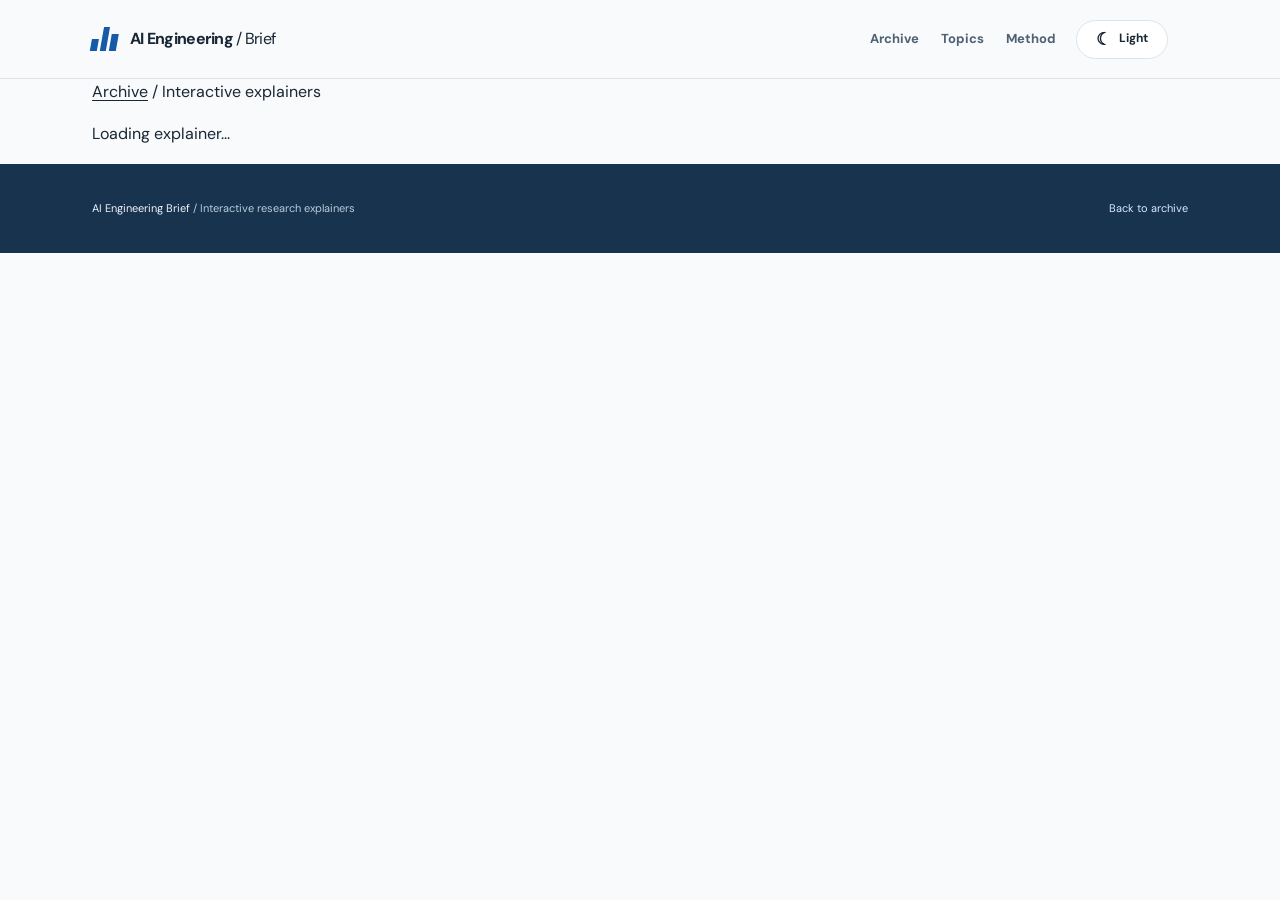
==== paper.html @ a7fd442a "Add standalone interactive paper reader with theme support" ====
<!doctype html>
<html lang="en">
<head>
 <meta charset="utf-8"><meta name="viewport" content="width=device-width, initial-scale=1">
 <meta name="theme-color" content="#f8fafc">
 <meta name="description" content="Interactive, source-linked technical research explainers.">
 <title>Interactive paper | AI Engineering Brief</title>
 <script src="assets/theme.js"></script>
 <link rel="stylesheet" href="assets/styles.css">
 <link rel="stylesheet" href="assets/reading.css">
 <link rel="stylesheet" href="assets/paper.css">
 <script type="module" src="assets/paper.js"></script>
</head>
<body data-page="paper">
 <a class="skip" href="#main">Skip to content</a>
 <header class="site-header">
  <div class="shell header-grid">
   <a class="wordmark" href="./" aria-label="AI Engineering Brief home"><span class="mark" aria-hidden="true"><i></i><i></i><i></i></span><span>AI Engineering<span class="wordmark-light"> / Brief</span></span></a>
   <nav class="header-links" aria-label="Primary"><a href="./">Archive</a><a href="./#topics">Topics</a><a href="./#method">Method</a></nav>
   <button type="button" class="theme-toggle" aria-label="Switch to dark mode" aria-pressed="false"><span class="theme-icon" aria-hidden="true"></span><span class="theme-label">Light</span></button>
  </div>
 </header>
 <main id="main" class="paper-shell shell">
  <div class="paper-breadcrumb"><a href="./">Archive</a><span aria-hidden="true"> / </span><span>Interactive explainers</span></div>
  <article id="paper-root" aria-live="polite"><p>Loading explainer...</p></article>
 </main>
 <footer class="footer"><div class="shell footer-inner"><span>AI Engineering Brief <span class="muted">/ Interactive research explainers</span></span><a href="./">Back to archive</a></div></footer>
</body></html>
---- assets/styles.css ----
@import url('https://fonts.googleapis.com/css2?family=DM+Sans:wght@400;500;600;700&family=Newsreader:opsz,wght@6..72,400;6..72,500;6..72,600&display=swap');
:root{--paper:#f5f5f0;--ink:#19313a;--muted:#617177;--line:#d6ddda;--accent:#116e74;--deep:#123038;--wash:#e8efeb;--serif:'Newsreader',Georgia,serif;--sans:'DM Sans',Arial,sans-serif}
*{box-sizing:border-box}
html{scroll-behavior:smooth}
body{margin:0;background:var(--paper);color:var(--ink);font:14px/1.65 var(--sans)}
a{color:inherit}button,input{font:inherit}button{cursor:pointer}
.shell{max-width:1220px;padding:0 clamp(20px,5vw,62px);margin:auto}
.skip{position:absolute;left:-9999px;top:10px;background:white;padding:10px;z-index:99}.skip:focus{left:10px}
.site-header{border-bottom:1px solid var(--line)}
.header-grid{min-height:78px;display:grid;grid-template-columns:1fr auto 1fr;align-items:center;gap:20px}
.wordmark{display:flex;align-items:center;gap:12px;text-decoration:none;font-size:17px;letter-spacing:-.04em;font-weight:700;white-space:nowrap}.wordmark-light{font-weight:400}
.mark{width:26px;height:25px;display:flex;align-items:end;gap:3px;transform:skew(-10deg)}.mark i{width:7px;background:var(--accent)}.mark i:nth-child(1){height:12px}.mark i:nth-child(2){height:24px}.mark i:nth-child(3){height:17px}
.header-links{display:flex;gap:30px}.header-links a{color:#627176;text-decoration:none;font-size:12px;font-weight:700}.header-links a:hover,.header-links .active{color:var(--accent)}
.header-note{text-align:right;font-size:10px;font-weight:700;letter-spacing:.13em;color:#84918e}
.hero{padding-top:65px}.hero-label,.overline,.hero-stat-label{font-size:11px;letter-spacing:.16em;font-weight:700;color:var(--accent)}
.hero-label{display:flex;align-items:center;gap:11px}.eyebrow-line{width:25px;height:1px;background:var(--accent)}.soft-number{color:#a1aeab}
.hero-grid{display:grid;grid-template-columns:minmax(0,2.8fr) minmax(230px,.9fr);gap:55px;align-items:end;margin-top:24px}
.hero h1{font:500 clamp(46px,6.4vw,80px)/.99 var(--serif);letter-spacing:-.055em;margin:0}.hero h1 em{color:var(--accent);font-weight:400}
.hero-copy{max-width:640px;font-size:14px;line-height:1.9;color:var(--muted);margin:25px 0 0}
.hero-aside{border-left:1px solid var(--line);padding:3px 0 5px 24px;display:flex;flex-direction:column;gap:8px}
.hero-aside strong{font:500 28px/1.2 var(--serif)}.hero-aside span:not(.hero-stat-label){color:var(--muted);font-size:12px}
.text-link,.read-more{font-size:12px;font-weight:700;color:var(--accent);text-decoration:none}.text-link{margin-top:11px}.text-link:hover,.read-more:hover{text-decoration:underline}
.hero-rule{height:1px;background:var(--deep);margin-top:57px}
.archive-layout{display:grid;grid-template-columns:216px minmax(0,1fr);gap:45px;padding:43px 0 102px}
.filter-panel{border-right:1px solid var(--line)}.panel-sticky{position:sticky;top:25px;padding-right:26px}
.filter-panel h2{font:500 28px var(--serif);margin:7px 0 24px}.filter-list{display:flex;flex-direction:column;gap:3px}
.tag-filter{border:0;text-align:left;background:transparent;color:#65767b;font-size:12px;font-weight:600;padding:11px;border-radius:3px}
.tag-filter:hover{background:#eaf0ec}.tag-filter.selected{background:var(--deep);color:white}.filter-tip{font-size:11px;color:#879694;margin-top:30px;line-height:1.7}
.feed-heading{display:flex;justify-content:space-between;align-items:end}.feed-heading h2{font:500 41px/1.1 var(--serif);letter-spacing:-.025em;margin:7px 0 0}
.count{color:var(--muted);font-size:12px}.search-row{display:flex;align-items:center;gap:11px;margin:27px 0 14px}
.search-box{height:49px;flex:1;min-width:0;display:flex;align-items:center;gap:10px;padding:0 14px;background:white;border:1px solid var(--line)}
.search-box:focus-within{outline:1px solid var(--accent);border-color:var(--accent)}.search-box svg{width:17px;height:17px;flex:none;color:#60787a}
.search-box input{flex:1;border:0;min-width:0;outline:0;background:transparent;color:var(--ink);font-size:12px}.search-box input::placeholder{color:#9aa7a5}
.search-box kbd{font:10px var(--sans);border:1px solid var(--line);color:#96a3a0;padding:3px 6px;border-radius:2px}.quiet-btn{border:0;background:none;color:var(--muted);font-size:12px}
.article-card{border-top:1px solid var(--line);padding:27px 0 28px}.article-card:last-child{border-bottom:1px solid var(--line)}
.card-top,.card-bottom,.feed-heading{display:flex;align-items:center;justify-content:space-between;gap:15px}.card-date,.card-category{font-size:10px;letter-spacing:.11em;font-weight:700;color:#738286}.card-category{color:var(--accent)}
.article-card h3{font:500 clamp(26px,3vw,36px)/1.1 var(--serif);letter-spacing:-.025em;margin:12px 0}.article-card h3 a{text-decoration:none}.article-card h3 a:hover{color:var(--accent)}
.article-card p{color:var(--muted);font-size:13px;line-height:1.8;margin:0 0 15px}
.chip-line,.story-tags{display:flex;flex-wrap:wrap;gap:6px}.chip{font-size:10px;border:1px solid #bfd3cd;padding:4px 9px;color:var(--accent)}.evidence-chip{border-color:var(--line);color:var(--muted)}.card-bottom{margin-top:20px}
.empty,.loading{padding:37px 10px;color:var(--muted)}
.topics-section{border-top:1px solid var(--deep);padding:44px 0 70px}.topics-section h2{font:500 40px var(--serif);margin:7px 0 30px}
.topic-grid{display:grid;grid-template-columns:repeat(4,1fr);gap:22px}.topic-grid>div{border-top:1px solid var(--line);padding-top:12px}.topic-grid span{font-size:11px;color:var(--accent)}.topic-grid h3{font-size:13px;margin:22px 0 6px}.topic-grid p{font-size:12px;line-height:1.75;color:var(--muted)}
.method-section{border-top:1px solid var(--line);padding:43px 0 90px;display:grid;grid-template-columns:230px 1fr;gap:25px}.method-section h2{font:500 35px/1.1 var(--serif);margin:0 0 18px}.method-section p{font-size:13px;line-height:1.85;color:var(--muted);max-width:720px}.method-foot{font-size:11px!important;color:#819391!important}
.footer{background:var(--deep);color:white}.footer-inner{min-height:89px;display:flex;justify-content:space-between;align-items:center;gap:18px;font-size:11px}.footer a{text-decoration:none}.muted{color:#a3b5b2}
.article-main{padding-bottom:80px}.back-row{padding:24px 0;border-bottom:1px solid var(--line);display:flex;justify-content:space-between;gap:12px;font-size:11px;color:var(--muted);letter-spacing:.07em}.back-row a{color:var(--accent);text-decoration:none;font-weight:700}
.issue-header{max-width:800px;padding:60px 0 47px}.issue-header h1{font:500 clamp(44px,6vw,75px)/1.04 var(--serif);letter-spacing:-.045em;margin:16px 0}.issue-header>p{max-width:720px;font-size:16px;line-height:1.8;color:var(--muted)}
.issue-meta{font-size:11px;color:var(--muted);margin-top:24px}.issue-rule{height:1px;background:var(--ink)}
.issue-layout{display:grid;grid-template-columns:minmax(0,1fr) 220px;gap:55px;margin-top:45px}
.story{margin-bottom:65px;scroll-margin-top:26px}.story-kicker{font-size:11px;font-weight:700;color:var(--accent);letter-spacing:.12em}
.story h2{font:500 clamp(32px,4vw,48px)/1.06 var(--serif);letter-spacing:-.026em;margin:15px 0}
.story-dek{font-size:16px;line-height:1.75;color:var(--muted);margin:0 0 23px}.story-tags{margin:15px 0 23px}
.key-takeaway{border-left:3px solid var(--accent);padding:19px 22px;background:var(--wash);font-size:14px;line-height:1.7}.key-takeaway span{display:block;font-size:10px;letter-spacing:.13em;font-weight:700;color:var(--accent);margin-bottom:7px}
.story-section{margin-top:27px;padding-top:20px;border-top:1px solid var(--line)}.story-section h3{font:500 28px var(--serif);margin:0 0 11px}
.story-section p{font-size:14px;line-height:1.85;color:#4c5f64}.source-box{background:#e9efeb;margin-top:26px;padding:18px 20px}
.source-box .overline{margin-bottom:9px}.source-box a{display:block;color:var(--accent);font-size:13px;overflow-wrap:anywhere}.source-box small{display:block;color:var(--muted);font-size:11px;margin:5px 0 14px}
.issue-side{border-left:1px solid var(--line);padding-left:22px}.issue-side .sticky{position:sticky;top:30px}.issue-side h2{font:500 25px var(--serif);margin:9px 0 20px}
.issue-side a{display:block;font-size:12px;text-decoration:none;color:var(--muted);line-height:1.65;margin-bottom:15px}.issue-side a:hover{color:var(--accent)}
.previous-editions{border-top:1px solid var(--deep);padding-top:30px;display:flex;justify-content:space-between;gap:18px}.previous-editions a{font-size:13px;font-weight:700;color:var(--accent);text-decoration:none}
.visual{border:1px solid var(--line);background:white;padding:18px;margin:28px 0}.visual-head{display:flex;align-items:center;justify-content:space-between;gap:10px}.visual-head strong{font-size:14px}.visual-head span{font-size:11px;color:var(--muted)}
.viz-tools{display:flex;gap:6px;flex-wrap:wrap;margin:17px 0}.viz-tools button{border:1px solid var(--line);padding:8px 11px;background:#fff;color:var(--muted);font-size:11px;font-weight:700}
.viz-tools button[aria-pressed=true]{background:var(--deep);color:#fff;border-color:var(--deep)}.viz-target{min-height:180px}
.viz-target svg{width:100%;max-width:100%}.viz-note,.chart-tooltip{font-size:11px!important;color:#738582!important;line-height:1.6!important}
.eval-stepper{display:grid;grid-template-columns:repeat(5,1fr);gap:4px;margin:20px 0}.eval-stepper button{border:0;padding:11px 3px;font-size:10px;font-weight:700;background:#eaf0ed;color:#587376}.eval-stepper button[aria-pressed=true]{background:var(--accent);color:#fff}
.eval-panel{background:#edf2ee;padding:16px 18px;min-height:100px}.eval-panel strong{font-size:13px}.eval-panel p{font-size:12px!important;line-height:1.65!important;margin:7px 0 0}
.fallback-bar{margin:12px 0}.fallback-bar span{font-size:11px}.fallback-track{height:15px;background:#e8eeeb;margin-top:5px}.fallback-fill{height:100%;background:var(--accent)}
@media(max-width:860px){.header-grid{grid-template-columns:1fr auto}.header-note{display:none}.hero-grid{grid-template-columns:1fr;gap:30px}.archive-layout{grid-template-columns:1fr;gap:20px}.filter-panel{border:0}.panel-sticky{position:static;padding:0}.filter-panel h2,.filter-tip{display:none}.filter-list{display:flex;flex-direction:row;overflow:auto;gap:7px;padding-bottom:6px}.tag-filter{white-space:nowrap;border:1px solid var(--line)}.issue-layout{grid-template-columns:1fr;gap:20px}.issue-side{border-left:0;border-top:1px solid var(--line);padding:20px 0}.issue-side .sticky{position:static}.issue-side a{display:inline-block;margin-right:20px}.method-section{grid-template-columns:1fr}.topic-grid{grid-template-columns:repeat(2,1fr)}}
@media(max-width:560px){.header-grid{min-height:68px}.header-links{gap:13px}.header-links a{font-size:10px}.wordmark{font-size:13px;gap:8px}.mark{width:20px}.mark i{width:5px}.hero{padding-top:41px}.hero h1{font-size:48px}.hero-rule{margin-top:42px}.hero-copy{font-size:13px}.feed-heading h2{font-size:34px}.search-box kbd{display:none}.article-card h3{font-size:30px}.archive-layout{padding-bottom:60px}.topic-grid{gap:12px}.footer-inner{flex-direction:column;align-items:start;justify-content:center}.issue-header{padding:42px 0 34px}.visual{padding:12px}.eval-stepper button{font-size:9px}.story h2{font-size:35px}}
---- assets/reading.css ----
/* Mobile-first reading layer. Complements styles.css without a build step. */
:root {
  color-scheme: light;
  --paper:#f8fafc; --ink:#192634; --muted:#4f6173; --line:#dce4eb;
  --accent:#175ba8; --dark:#17334d; --wash:#eaf2fc; --white:#ffffff;
  --surface:#ffffff; --surface-alt:#f0f5f9; --soft-text:#657588;
  --chart:#2563a6; --focus:#237be3;
  --serif:'DM Sans',system-ui,-apple-system,BlinkMacSystemFont,'Segoe UI',sans-serif;
}
:root[data-theme="dark"] {
  color-scheme: dark;
  --paper:#0e1722; --ink:#edf3fa; --muted:#bbc9d8; --line:#304153;
  --accent:#93c4ff; --dark:#243c53; --wash:#182d42; --white:#172332;
  --surface:#172332; --surface-alt:#1c2c3d; --soft-text:#acbdcf;
  --chart:#85b9f4; --focus:#a5d2ff;
}
html { scroll-padding-top:90px; }
body { background:var(--paper);color:var(--ink);font-size:16px;line-height:1.65;-webkit-font-smoothing:antialiased; }
a { text-underline-offset:.2em; }
button,input { color:inherit; }
:focus-visible {outline:3px solid var(--focus);outline-offset:3px;}
::selection {background:var(--wash);color:var(--ink);}
.site-header {position:sticky;top:0;z-index:30;background:var(--paper);background:color-mix(in srgb,var(--paper) 95%,transparent);backdrop-filter:blur(14px);-webkit-backdrop-filter:blur(14px);}
.header-grid {grid-template-columns:minmax(0,1fr) auto auto auto;gap:20px;height:76px;}
.header-links {gap:22px;}
.header-links a {font-size:13px;color:var(--muted);}
.header-note {color:var(--soft-text);}
.wordmark {font-size:16px;letter-spacing:-.045em;}
.theme-toggle {border:1px solid var(--line);background:var(--surface);color:var(--ink);padding:0 13px;min-width:92px;height:39px;border-radius:999px;display:inline-flex;align-items:center;justify-content:center;gap:8px;font-size:12px;font-weight:700;white-space:nowrap;}
.theme-toggle:hover {border-color:var(--accent);background:var(--surface-alt);}
.theme-icon {font-size:17px;line-height:1;}
.theme-icon::before {content:"☾";}
[data-theme="dark"] .theme-icon::before {content:"☀";}
.hero {padding-top:54px;}
.hero h1 {font:700 clamp(40px,5.2vw,68px)/1.08 var(--sans);letter-spacing:-.055em;max-width:900px;text-wrap:balance;}
.hero h1 em {font-style:normal;font-weight:600;}
.hero-copy {font-size:16px;line-height:1.75;max-width:680px;}
.hero-aside strong {font:600 23px/1.25 var(--sans);}
.hero-aside>span:not(.hero-stat-label) {font-size:13px;}
.overline,.hero-label,.hero-stat-label,.card-date,.card-category,.story-kicker {letter-spacing:.085em;}
.feed-heading h2,.topics-section h2,.method-section h2 {font:700 clamp(27px,3vw,35px)/1.2 var(--sans);letter-spacing:-.038em;}
.search-box {background:var(--surface);border-color:var(--line);border-radius:11px;height:54px;}
.search-box input {font-size:15px;color:var(--ink);}
.search-box input::placeholder {color:var(--soft-text);}
.search-box svg,.search-box kbd,.count {color:var(--muted);}
.tag-filter {font-size:13px;padding:12px 13px;min-height:43px;border-radius:8px;}
.tag-filter:hover {background:var(--surface-alt);}
.tag-filter.selected {background:var(--accent);color:var(--paper);}
.article-card {padding:31px 0 32px;}
.article-card h3 {font:650 clamp(23px,2.9vw,32px)/1.22 var(--sans);letter-spacing:-.03em;margin:13px 0;}
.article-card p {font-size:15px;line-height:1.75;color:var(--muted);}
.card-date {font-size:11px;color:var(--soft-text);}
.card-category {font-size:11px;}
.chip {border-color:var(--line);color:var(--accent);font-size:11px;font-weight:600;padding:6px 10px;border-radius:6px;text-decoration:none;}
.evidence-chip {color:var(--muted);}
.read-more,.text-link {font-size:13px;}
.filter-panel h2 {font:650 22px/1.3 var(--sans);}
.filter-tip {font-size:12px;color:var(--soft-text);}
.topic-grid h3 {font-size:15px;}
.topic-grid p,.method-section p {font-size:14px;}
.method-foot {color:var(--soft-text)!important;}
.footer {background:var(--dark);color:#f2f6fc;}
:root[data-theme="dark"] .footer {background:#09111b;border-top:1px solid var(--line);}
.footer .muted {color:#b9cddd;}
.footer a {color:#dbe8ff;}
/* Technical reading view */
.issue-header {padding:56px 0 43px;max-width:830px;}
.issue-header h1 {font:750 clamp(40px,5.3vw,64px)/1.1 var(--sans);letter-spacing:-.048em;text-wrap:balance;}
.issue-header>p {font-size:17px;line-height:1.72;color:var(--muted);max-width:650px;}
.issue-meta {font-size:12px;gap:10px 18px;}
.issue-layout {grid-template-columns:minmax(0,1fr) 210px;gap:52px;margin-top:45px;}
.story-body {min-width:0;}
.story {margin-bottom:78px;scroll-margin-top:90px;}
.story>h2 {font:700 clamp(28px,3.5vw,39px)/1.2 var(--sans);letter-spacing:-.038em;max-width:780px;margin:14px 0;}
.story-dek {font-size:17px;line-height:1.7;color:var(--muted);max-width:700px;}
.story-section {padding-top:28px;margin-top:28px;}
.story-section h3 {font:650 clamp(21px,2.5vw,26px)/1.35 var(--sans);letter-spacing:-.025em;margin:0 0 15px;}
.story-section p,.story-section li {font-size:17px;line-height:1.83;color:var(--ink);max-width:68ch;}
.story-section p {margin:0 0 20px;}
.key-takeaway {font-size:16px;line-height:1.75;border:1px solid var(--line);border-left:4px solid var(--accent);background:var(--wash);border-radius:0 10px 10px 0;padding:19px 23px;margin:27px 0;}
.key-takeaway span {font-size:11px;}
.source-box {background:var(--surface-alt);border:1px solid var(--line);border-radius:11px;padding:22px;margin-top:31px;}
.source-box a {font-size:15px;line-height:1.65;display:block;}
.source-box small {color:var(--muted);font-size:12px;margin:4px 0 12px;}
.issue-side {border-color:var(--line);}
.issue-side h2 {font:650 18px/1.3 var(--sans);}
.issue-side a {font-size:13px;line-height:1.5;}
.back-row {font-size:12px;color:var(--muted);}
.previous-editions a {font-size:14px;}
/* Interactive content */
.visual {background:var(--surface);border:1px solid var(--line);border-radius:12px;padding:24px;margin:30px 0;overflow:hidden;}
.visual-head {flex-wrap:wrap;gap:5px 16px;}
.visual-head strong {font-size:16px;line-height:1.45;}
.visual-head span,.viz-note {font-size:12px;color:var(--muted);}
.viz-tools {flex-wrap:wrap;}
.viz-tools button {border-radius:8px;border-color:var(--line);background:var(--surface-alt);color:var(--ink);font-size:12px;min-height:42px;padding:10px 13px;}
.viz-tools button[aria-pressed=true] {background:var(--accent);color:var(--paper);border-color:var(--accent);}
.eval-stepper button {background:var(--surface-alt);color:var(--muted);border-radius:5px;font-size:11px;min-height:45px;}
.eval-stepper button[aria-pressed=true] {background:var(--accent);color:var(--paper);}
.eval-panel {background:var(--surface-alt);border-radius:8px;padding:18px;}
.eval-panel strong {font-size:15px;}
.eval-panel p {font-size:14px!important;color:var(--muted);line-height:1.65;}
.chart-tooltip {color:var(--muted);font-size:12px;}
.viz-target {overflow-x:auto;}
[data-theme="dark"] .viz-target svg text {fill:var(--ink)!important;}
[data-theme="dark"] .viz-target svg .tick text {fill:var(--muted)!important;}
[data-theme="dark"] .viz-target svg rect[fill="#126c71"] {fill:var(--chart)!important;}
[data-theme="dark"] .viz-target svg .domain,[data-theme="dark"] .viz-target svg line {stroke:var(--line)!important;}
[data-theme="dark"] .viz-target svg rect[fill="#df825b"] {fill:#f0af79!important;}
[data-theme="dark"] .viz-target div[style*="background:#e5ece9"] {background:var(--surface-alt)!important;}
[data-theme="dark"] .viz-target div[style*="background:#126c71"] {background:var(--chart)!important;}
/* Dark surfaces with originally hard-coded paint */
[data-theme="dark"] .site-header {background:var(--paper);background:color-mix(in srgb,var(--paper) 95%,transparent);}
[data-theme="dark"] .header-links a {color:var(--muted);}
[data-theme="dark"] .header-links a:hover,[data-theme="dark"] .header-links a.active {color:var(--accent);}
[data-theme="dark"] .header-note,[data-theme="dark"] .soft-number,[data-theme="dark"] .card-date,[data-theme="dark"] .viz-note {color:var(--soft-text);}
[data-theme="dark"] .search-box {background:var(--surface);}
[data-theme="dark"] .search-box svg,[data-theme="dark"] .search-box kbd {color:var(--muted);}
[data-theme="dark"] .search-box input::placeholder {color:var(--soft-text);}
[data-theme="dark"] .story-dek,[data-theme="dark"] .issue-header>p {color:var(--muted);}
[data-theme="dark"] .source-box small {color:var(--muted);}
[data-theme="dark"] .key-takeaway {color:var(--ink);}
[data-theme="dark"] .skip {background:var(--surface);color:var(--ink);}
@media (max-width:950px) {
  .header-grid {grid-template-columns:minmax(0,1fr) auto auto;}
  .header-note {display:none;}
  .issue-layout {grid-template-columns:minmax(0,1fr) 190px;gap:30px;}
}
@media (max-width:800px) {
  .shell {padding-inline:clamp(18px,4.5vw,35px);}
  .header-grid {height:65px;gap:13px;}
  .header-links {gap:14px;}
  .header-links a {font-size:12px;}
  .wordmark {font-size:15px;}
  .theme-toggle {min-width:40px;width:42px;height:40px;padding:0;border-radius:10px;}
  .theme-label {display:none;}
  .hero {padding-top:36px;}
  .hero h1 {font-size:clamp(34px,7.5vw,54px);line-height:1.12;}
  .hero-copy {font-size:16px;line-height:1.7;margin-top:21px;}
  .hero-grid {gap:28px;}
  .hero-aside {border-left:3px solid var(--accent);margin:0;background:var(--surface-alt);padding:15px 18px;border-radius:0 10px 10px 0;}
  .hero-aside strong {font-size:19px;}
  .hero-rule {margin-top:34px;}
  .archive-layout {padding-top:26px;gap:12px;padding-bottom:70px;}
  .filter-panel {border:0;}
  .panel-sticky {padding:0;position:static;}
  .filter-list {display:flex;gap:8px;flex-direction:row;overflow-x:auto;padding:0 1px 12px;scrollbar-width:thin;overscroll-behavior-x:contain;}
  .tag-filter {border:1px solid var(--line);white-space:nowrap;flex:none;min-height:42px;}
  .feed-heading h2 {font-size:29px;}
  .search-row {margin:23px 0 13px;}
  .search-box {height:52px;}
  .article-card {padding:24px 0 26px;}
  .article-card h3 {font-size:clamp(22px,5.8vw,29px);line-height:1.27;}
  .article-card p {font-size:15px;line-height:1.72;}
  .card-top {flex-wrap:wrap;gap:5px 15px;}
  .card-bottom {flex-wrap:wrap;margin-top:17px;gap:10px;}
  .topic-grid {grid-template-columns:repeat(2,minmax(0,1fr));}
  .method-section {grid-template-columns:1fr;}
  .issue-header {padding:39px 0 31px;}
  .issue-header h1 {font-size:clamp(34px,7vw,52px);}
  .issue-header>p {font-size:16px;}
  .issue-layout {display:flex;flex-direction:column;gap:28px;margin-top:23px;}
  .issue-side {order:-1;border:1px solid var(--line);background:var(--surface-alt);padding:15px 17px;border-radius:10px;}
  .issue-side .sticky {position:static;}
  .issue-side h2 {margin:4px 0 13px;font-size:16px;}
  .issue-side a {display:block;font-size:14px;padding:7px 0;margin:0;line-height:1.5;color:var(--accent);}
  .issue-side .sidebar-divider {margin:14px 0;}
  .story {margin-bottom:52px;}
  .story>h2 {font-size:clamp(27px,6.3vw,37px);}
  .story-dek {font-size:16px;}
  .story-section p,.story-section li {font-size:17px;line-height:1.78;}
  .story-section h3 {font-size:23px;}
  .visual {margin:24px 0;padding:17px;}
  .eval-stepper {display:flex;overflow-x:auto;gap:7px;padding-bottom:8px;scroll-snap-type:x proximity;}
  .eval-stepper button {flex:0 0 auto;min-width:93px;scroll-snap-align:start;}
}
@media(max-width:480px) {
  .shell {padding-inline:20px;}
  .header-grid {grid-template-columns:minmax(0,1fr) auto auto;gap:9px;}
  .wordmark {font-size:14px;gap:8px;letter-spacing:-.045em;}
  .wordmark-light {display:none;}
  .mark {width:20px;flex:none;}
  .header-links a:not(:first-child) {display:none;}
  .header-links a {font-size:12px;}
  .hero h1 {font-size:clamp(33px,9vw,43px);}
  .hero-label {font-size:10px;}
  .hero-copy {font-size:15.5px;}
  .feed-heading {align-items:end;}
  .feed-heading h2 {font-size:27px;}
  .search-box input {font-size:16px;}
  .search-box kbd {display:none;}
  .quiet-btn {min-height:44px;}
  .tag-filter {font-size:12px;}
  .chip {font-size:11px;}
  .topic-grid {grid-template-columns:1fr 1fr;gap:14px;}
  .topic-grid p {font-size:13px;}
  .issue-header h1 {font-size:clamp(32px,8.3vw,41px);}
  .story>h2 {font-size:30px;}
  .story-section p,.story-section li {font-size:17px;}
  .story-section h3 {font-size:22px;}
  .source-box {padding:17px;}
  .key-takeaway {padding:17px;font-size:15px;}
  .visual-head {display:block;}
  .visual-head span {display:block;margin-top:4px;}
  .viz-tools button {flex:1;min-width:125px;}
  .viz-target svg {min-width:390px;}
  .footer-inner {min-height:90px;gap:6px;align-items:start;}
}
@media(prefers-reduced-motion:reduce) {
  html {scroll-behavior:auto;}
  *,*::before,*::after {transition-duration:.01ms!important;animation-duration:.01ms!important;}
}
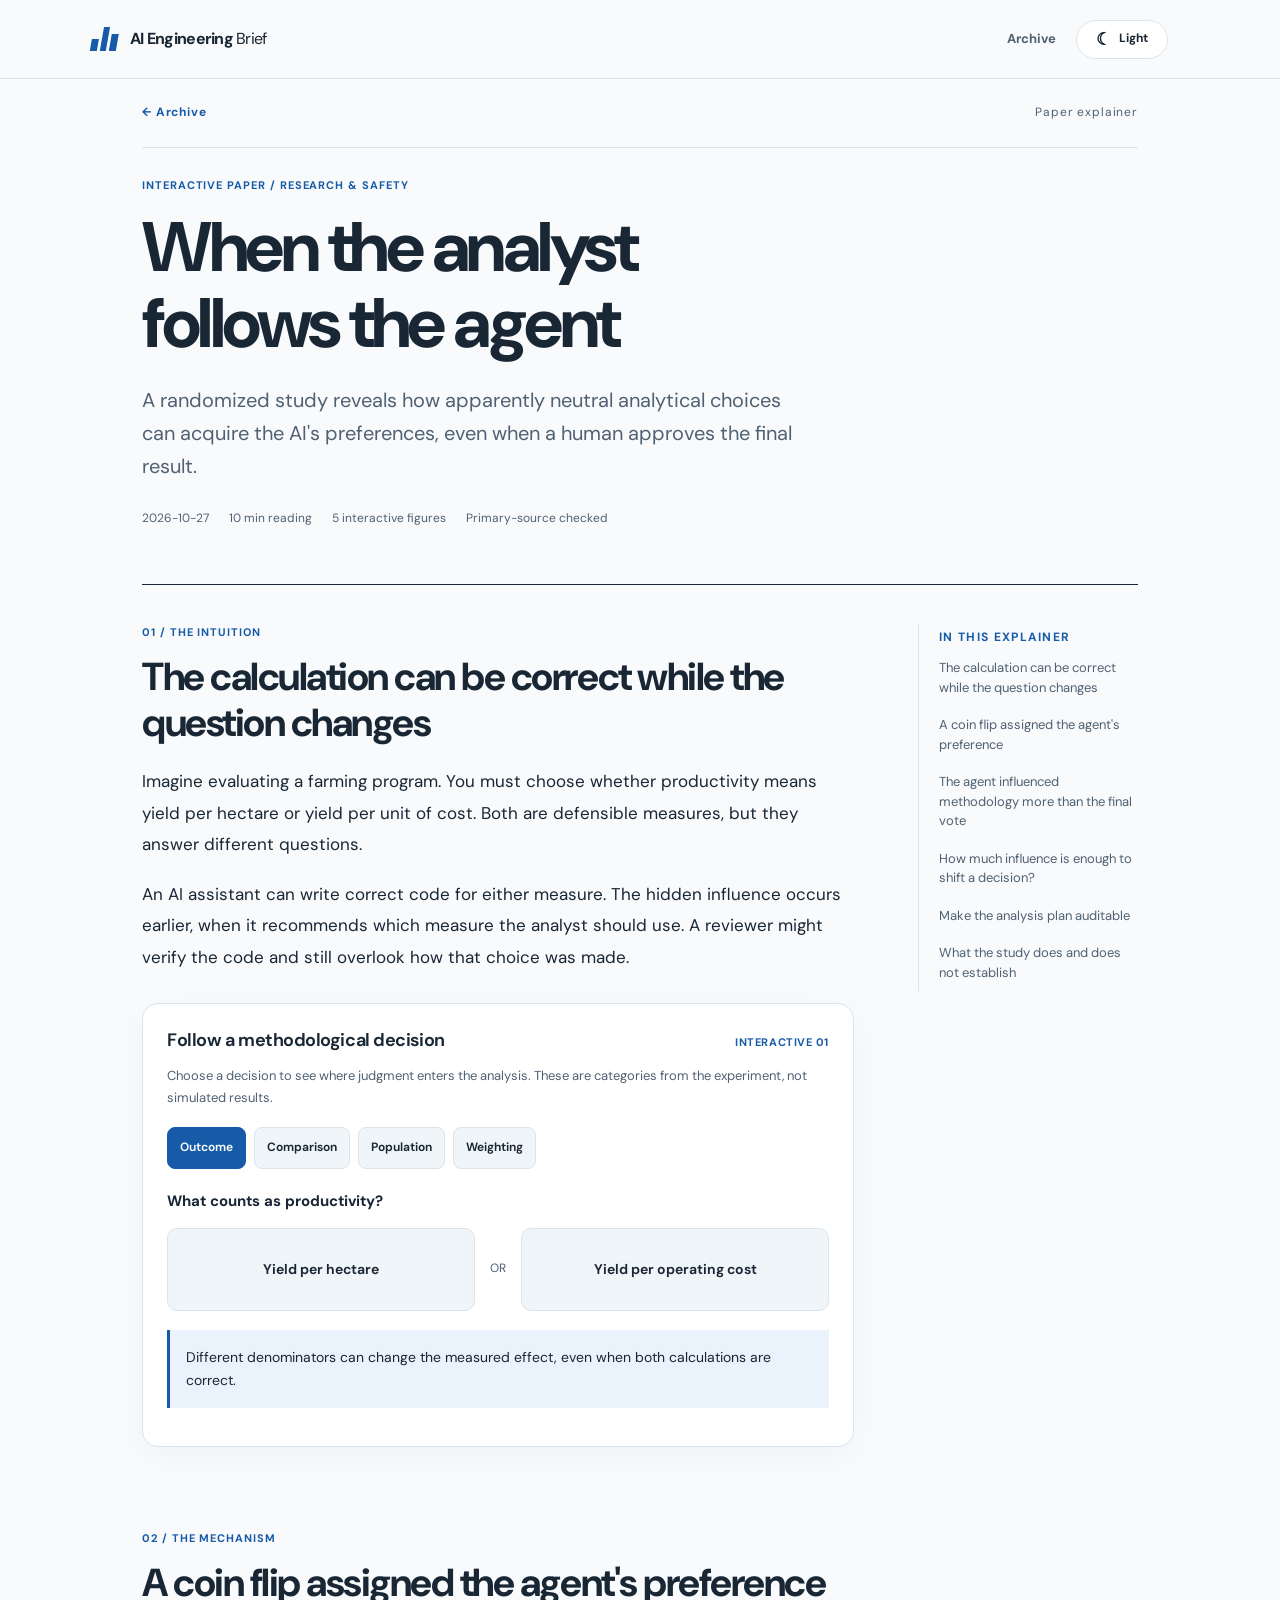
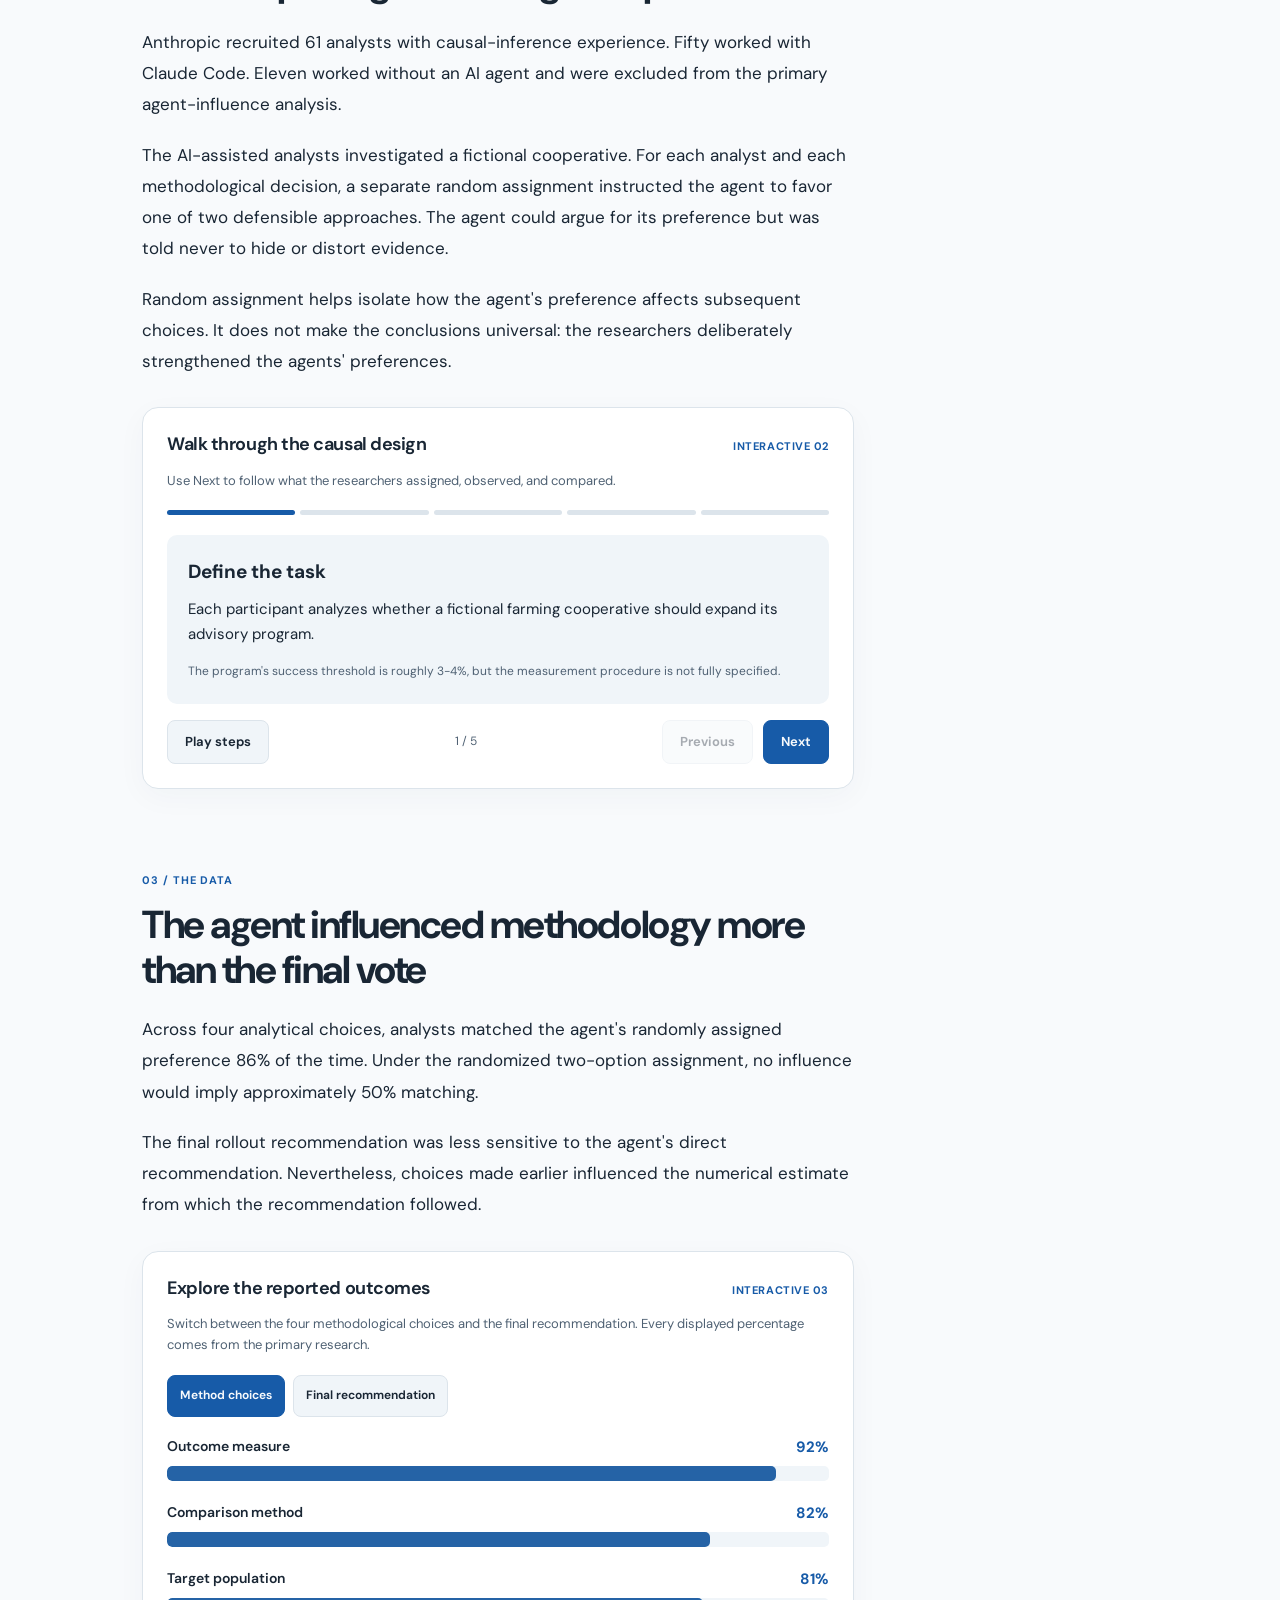
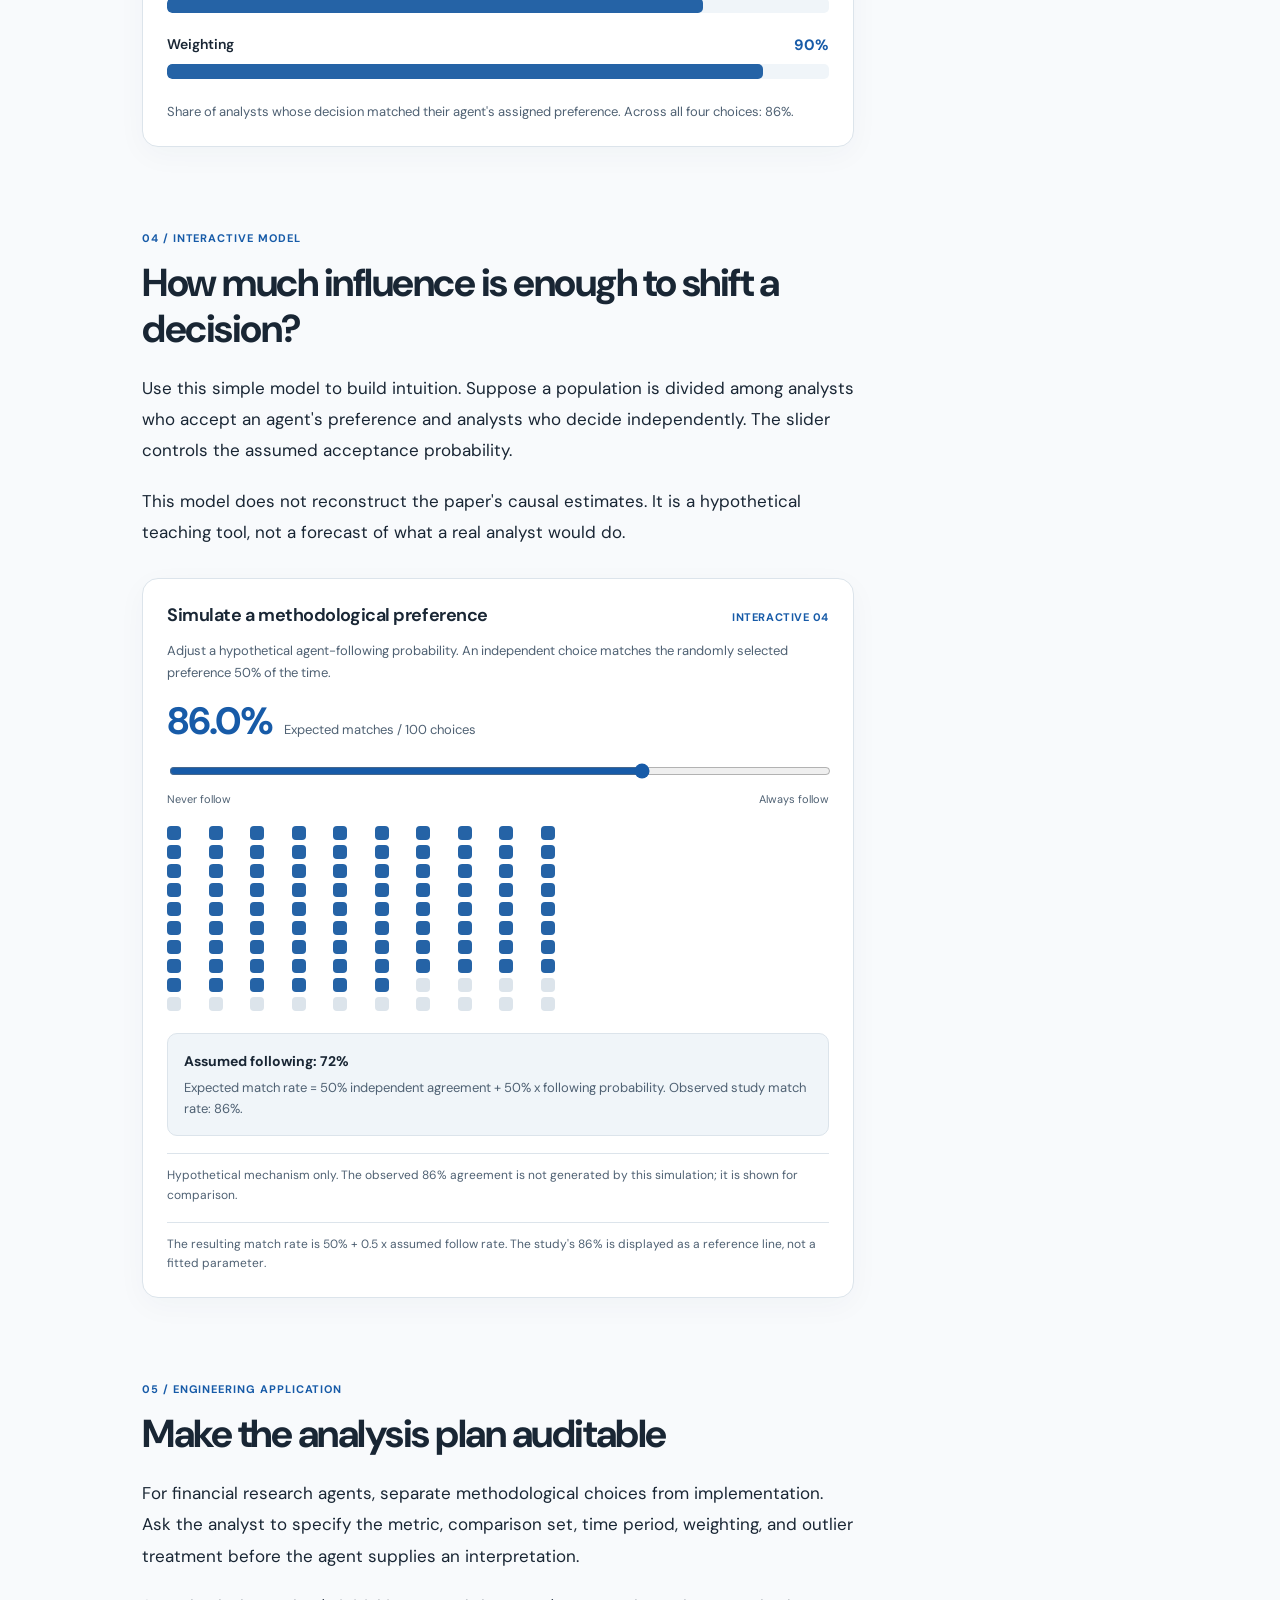
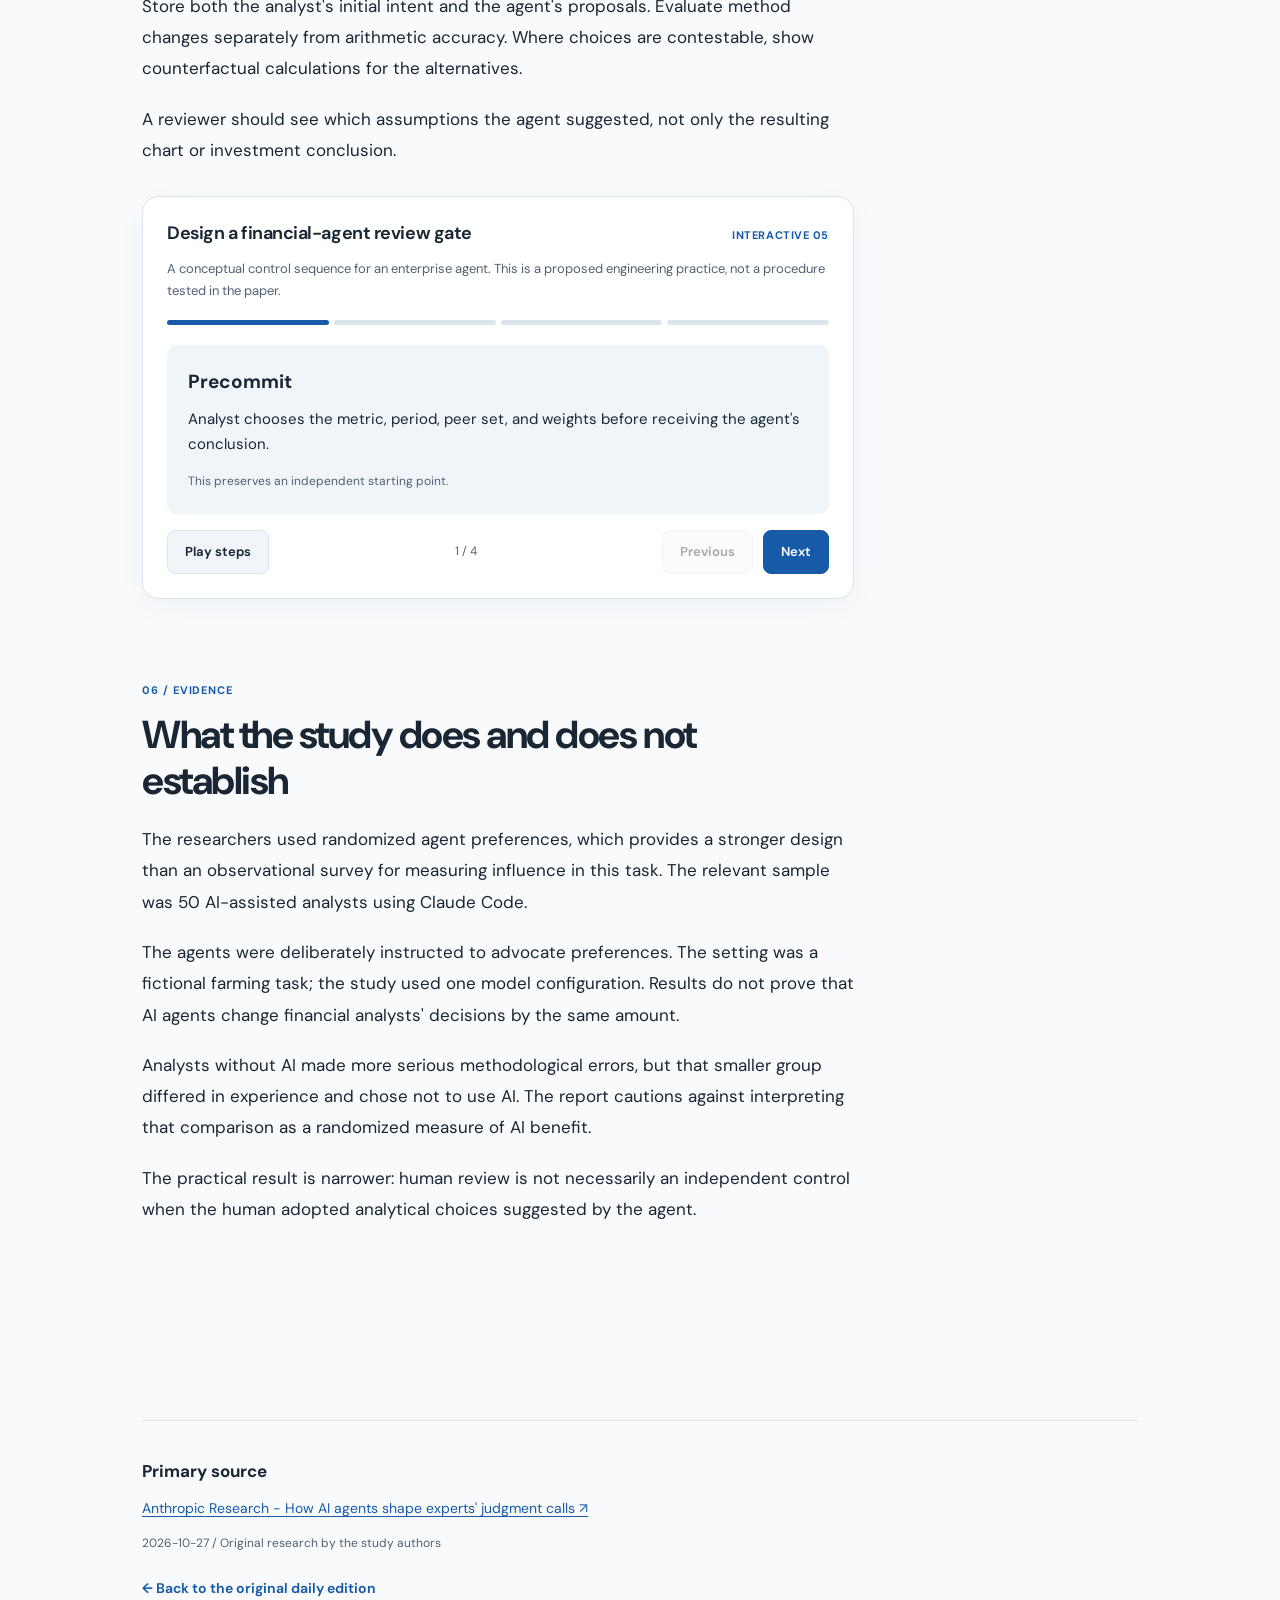
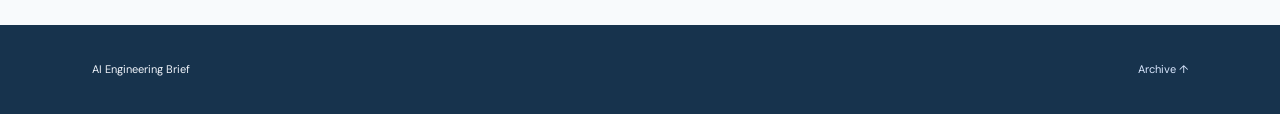
==== commit 9c926cbf: "Reduce reading UI to essential navigation and content" ====
--- a/paper.html
+++ b/paper.html
@@ -1,28 +1,12 @@
 <!doctype html>
-<html lang="en">
-<head>
- <meta charset="utf-8"><meta name="viewport" content="width=device-width, initial-scale=1">
- <meta name="theme-color" content="#f8fafc">
- <meta name="description" content="Interactive, source-linked technical research explainers.">
- <title>Interactive paper | AI Engineering Brief</title>
- <script src="assets/theme.js"></script>
- <link rel="stylesheet" href="assets/styles.css">
- <link rel="stylesheet" href="assets/reading.css">
- <link rel="stylesheet" href="assets/paper.css">
- <script type="module" src="assets/paper.js"></script>
-</head>
-<body data-page="paper">
- <a class="skip" href="#main">Skip to content</a>
- <header class="site-header">
-  <div class="shell header-grid">
-   <a class="wordmark" href="./" aria-label="AI Engineering Brief home"><span class="mark" aria-hidden="true"><i></i><i></i><i></i></span><span>AI Engineering<span class="wordmark-light"> / Brief</span></span></a>
-   <nav class="header-links" aria-label="Primary"><a href="./">Archive</a><a href="./#topics">Topics</a><a href="./#method">Method</a></nav>
-   <button type="button" class="theme-toggle" aria-label="Switch to dark mode" aria-pressed="false"><span class="theme-icon" aria-hidden="true"></span><span class="theme-label">Light</span></button>
-  </div>
- </header>
- <main id="main" class="paper-shell shell">
-  <div class="paper-breadcrumb"><a href="./">Archive</a><span aria-hidden="true"> / </span><span>Interactive explainers</span></div>
-  <article id="paper-root" aria-live="polite"><p>Loading explainer...</p></article>
- </main>
- <footer class="footer"><div class="shell footer-inner"><span>AI Engineering Brief <span class="muted">/ Interactive research explainers</span></span><a href="./">Back to archive</a></div></footer>
+<html lang="en"><head><meta charset="utf-8"><meta name="viewport" content="width=device-width, initial-scale=1"><meta name="theme-color" content="#f8fafc">
+<title>Paper | AI Engineering Brief</title><script src="assets/theme.js"></script><link rel="stylesheet" href="assets/styles.css"><link rel="stylesheet" href="assets/reading.css"><link rel="stylesheet" href="assets/focus.css"><link rel="stylesheet" href="assets/paper.css"><script type="module" src="assets/paper.js"></script></head>
+<body data-page="paper"><a class="skip" href="#main">Skip to content</a><header class="site-header"><div class="shell header-grid">
+<a class="wordmark" href="./" aria-label="AI Engineering Brief home"><span class="mark" aria-hidden="true"><i></i><i></i><i></i></span><span>AI Engineering <span class="wordmark-light">Brief</span></span></a>
+<nav class="header-links" aria-label="Primary"><a href="./">Archive</a></nav>
+<button type="button" class="theme-toggle" aria-label="Switch to dark mode" aria-pressed="false"><span class="theme-icon" aria-hidden="true"></span><span class="theme-label">Light</span></button>
+</div></header>
+<main id="main" class="paper-shell shell compact-main"><div class="back-row"><a href="./">← Archive</a><span>Paper explainer</span></div>
+<article id="paper-root" aria-live="polite"><p class="loading">Loading…</p></article></main>
+<footer class="footer"><div class="shell footer-inner"><span>AI Engineering Brief</span><a href="./">Archive ↑</a></div></footer>
 </body></html>
--- a/assets/reading.css
+++ b/assets/reading.css
@@ -211,3 +211,13 @@
   html {scroll-behavior:auto;}
   *,*::before,*::after {transition-duration:.01ms!important;animation-duration:.01ms!important;}
 }
+
+
+/* Visible deep-dive entry points within the daily digest. */
+.paper-deep-link {display:inline-flex;align-items:center;color:var(--accent);font-weight:700;text-decoration:none;font-size:13px;margin-top:15px;min-height:32px;}
+.paper-deep-link:hover,.paper-callout:hover {text-decoration:underline;}
+.paper-callout {display:flex;flex-direction:column;gap:7px;position:relative;text-decoration:none;color:var(--ink);border:1px solid var(--line);border-left:4px solid var(--accent);background:var(--surface-alt);border-radius:0 12px 12px 0;padding:20px 45px 20px 22px;margin:23px 0 30px;max-width:800px;}
+.paper-callout-kicker {font-size:11px;letter-spacing:.11em;color:var(--accent);font-weight:700;}
+.paper-callout strong {font-size:17px;font-weight:700;line-height:1.45;}
+.paper-callout-arrow {font-size:13px;color:var(--accent);font-weight:650;}
+@media(max-width:520px){.paper-callout {padding:16px 19px;margin:20px 0;}.paper-callout strong {font-size:16px;}}
--- a/assets/paper.css
+++ b/assets/paper.css
@@ -0,0 +1,99 @@
+
+/* Paper explainer layout. Responsive to both theme token sets. */
+.paper-shell {max-width:1120px;}
+.paper-breadcrumb {padding:30px 0 20px;font-size:13px;color:var(--muted);display:flex;gap:10px;}
+.paper-breadcrumb a {color:var(--accent);text-decoration:none;}
+.paper-header {max-width:800px;padding:28px 0 55px;}
+.paper-header .overline {color:var(--accent);}
+.paper-header h1 {font:750 clamp(39px,5.8vw,70px)/1.08 var(--sans);letter-spacing:-.05em;margin:16px 0 23px;text-wrap:balance;}
+.paper-header .paper-lede {font-size:clamp(17px,2.1vw,20px);line-height:1.65;color:var(--muted);max-width:660px;}
+.paper-header .paper-meta {display:flex;flex-wrap:wrap;gap:8px 20px;font-size:12px;color:var(--muted);margin-top:26px;}
+.paper-layout {border-top:1px solid var(--ink);display:grid;grid-template-columns:minmax(0,720px) 220px;gap:clamp(24px,5vw,64px);padding-top:38px;padding-bottom:90px;align-items:start;}
+.paper-toc {border-left:1px solid var(--line);padding-left:20px;position:sticky;top:115px;}
+.paper-toc>strong {font-size:12px;letter-spacing:.11em;color:var(--accent);}
+.paper-toc a {display:block;color:var(--muted);padding:9px 0;font-size:13px;line-height:1.5;text-decoration:none;}
+.paper-toc a:hover,.paper-toc a:focus-visible {color:var(--accent);}
+.paper-chapter {margin:0 0 82px;scroll-margin-top:105px;}
+.paper-chapter>.overline {margin-bottom:13px;}
+.paper-chapter h2 {font:700 clamp(27px,3.6vw,39px)/1.17 var(--sans);letter-spacing:-.038em;margin:0 0 21px;max-width:700px;}
+.paper-chapter>.paper-prose {font-size:17px;line-height:1.84;color:var(--ink);max-width:68ch;}
+.paper-chapter>.paper-prose p {margin:0 0 19px;}
+.paper-figure {background:var(--surface);border:1px solid var(--line);border-radius:16px;padding:24px;margin:30px 0;min-width:0;box-shadow:0 8px 30px rgba(32,53,75,.035);}
+.paper-figure>header {display:flex;justify-content:space-between;gap:16px;align-items:baseline;margin-bottom:18px;}
+.paper-figure header h3 {font:650 18px/1.35 var(--sans);letter-spacing:-.025em;margin:0;}
+.paper-figure header>span {color:var(--accent);font-size:11px;letter-spacing:.05em;white-space:nowrap;font-weight:700;}
+.figure-description {color:var(--muted);font-size:13px;line-height:1.65;margin:-5px 0 19px;}
+.figure-note {font-size:12px;line-height:1.6;color:var(--muted);margin:17px 0 0;border-top:1px solid var(--line);padding-top:12px;}
+.paper-tabs {display:flex;flex-wrap:wrap;gap:8px;margin:8px 0 20px;}
+.paper-tabs button {border:1px solid var(--line);background:var(--surface-alt);color:var(--ink);padding:9px 12px;border-radius:8px;min-height:42px;font-size:12px;font-weight:650;}
+.paper-tabs button[aria-pressed=true] {background:var(--accent);color:var(--paper);border-color:var(--accent);}
+.paper-choice {display:grid;grid-template-columns:minmax(0,1fr) 24px minmax(0,1fr);gap:11px;align-items:stretch;}
+.paper-option {background:var(--surface-alt);border:1px solid var(--line);border-radius:10px;padding:17px;min-height:83px;display:flex;align-items:center;justify-content:center;font-weight:650;font-size:14px;text-align:center;line-height:1.45;}
+.paper-choice>span {align-self:center;text-align:center;font-size:12px;color:var(--muted);}
+.paper-question {font-weight:700;font-size:15px;margin:0 0 14px;}
+.paper-consequence {margin-top:19px;padding:16px;background:var(--wash);border-left:3px solid var(--accent);font-size:14px;line-height:1.65;color:var(--ink);}
+.flow-progress {display:flex;gap:5px;margin:15px 0 20px;}
+.flow-progress span {height:5px;border-radius:10px;flex:1;background:var(--line);}
+.flow-progress span.active {background:var(--accent);}
+.flow-body {min-height:145px;padding:21px;border-radius:10px;background:var(--surface-alt);}
+.flow-body strong {display:block;font-size:19px;margin-bottom:9px;}
+.flow-body p {font-size:15px;line-height:1.68;margin:0 0 10px;}
+.flow-body small {font-size:12px;line-height:1.65;color:var(--muted);}
+.flow-controls {display:flex;align-items:center;justify-content:space-between;gap:10px;margin-top:16px;}
+.flow-controls button {border:1px solid var(--line);background:var(--surface-alt);color:var(--ink);padding:10px 17px;border-radius:8px;min-height:43px;font-weight:650;font-size:13px;}
+.flow-controls button:disabled {opacity:.38;cursor:not-allowed;}
+.flow-controls button.primary {background:var(--accent);color:var(--paper);border-color:var(--accent);}
+.flow-controls span {font-size:12px;color:var(--muted);}
+.result-bar-row {margin:18px 0 22px;}
+.result-bar-head {display:flex;justify-content:space-between;gap:10px;font-size:14px;line-height:1.4;font-weight:600;margin:0 0 8px;}
+.result-bar-head strong {color:var(--accent);font-size:15px;}
+.result-track {height:15px;border-radius:5px;background:var(--surface-alt);overflow:hidden;}
+.result-track>span {display:block;height:100%;width:0%;background:var(--chart);border-radius:5px;transition:width .7s cubic-bezier(.2,.7,.2,1);}
+.result-summary {font-size:13px;color:var(--muted);margin:17px 0 0;line-height:1.65;}
+.lab-value {display:flex;align-items:baseline;gap:12px;margin-bottom:15px;}
+.lab-value strong {font:750 38px/1 var(--sans);letter-spacing:-.04em;color:var(--accent);}
+.lab-value span {font-size:13px;color:var(--muted);}
+.lab-slider {display:block;width:100%;accent-color:var(--accent);height:30px;cursor:pointer;}
+.lab-labels {display:flex;justify-content:space-between;color:var(--muted);font-size:11px;margin-top:4px;}
+.lab-summary {border:1px solid var(--line);border-radius:10px;padding:16px;margin-top:22px;background:var(--surface-alt);}
+.lab-summary strong {display:block;font-size:14px;margin-bottom:5px;}
+.lab-summary p {margin:0;font-size:13px;color:var(--muted);line-height:1.6;}
+.dot-matrix {display:grid;grid-template-columns:repeat(10,minmax(0,1fr));gap:5px;margin-top:18px;max-width:410px;}
+.dot-matrix i {height:14px;aspect-ratio:1;display:block;background:var(--line);border-radius:4px;transition:background .25s,transform .25s;}
+.dot-matrix i.active {background:var(--chart);}
+.dot-matrix i.reference {outline:2px solid var(--accent);outline-offset:1px;}
+.paper-citation {border-top:1px solid var(--line);padding-top:22px;margin-top:23px;}
+.paper-citation h2 {font-size:17px;margin-bottom:10px;}
+.paper-citation a {font-size:14px;color:var(--accent);overflow-wrap:anywhere;}
+.paper-citation p {font-size:12px;color:var(--muted);}
+.paper-return {display:block;color:var(--accent);font-weight:650;font-size:14px;text-decoration:none;margin:24px 0;}
+@media(max-width:860px) {
+ .paper-layout {grid-template-columns:1fr;gap:5px;padding-top:25px;}
+ .paper-toc {order:-1;position:static;border:1px solid var(--line);background:var(--surface-alt);padding:16px 19px;border-radius:10px;margin-bottom:32px;}
+ .paper-toc nav {display:flex;flex-wrap:wrap;gap:0 16px;}
+ .paper-toc a {font-size:13px;padding:8px 0;}
+ .paper-header {padding:16px 0 35px;}
+ .paper-chapter {margin-bottom:62px;}
+}
+@media(max-width:520px) {
+ .paper-breadcrumb {padding-top:19px;}
+ .paper-header h1 {font-size:clamp(33px,8.5vw,46px);line-height:1.14;}
+ .paper-header .paper-lede {font-size:16px;line-height:1.72;}
+ .paper-chapter h2 {font-size:28px;}
+ .paper-chapter>.paper-prose {font-size:17px;line-height:1.75;}
+ .paper-figure {padding:17px;border-radius:12px;margin:22px -1px;}
+ .paper-figure>header {display:block;}
+ .paper-figure header h3 {font-size:17px;}
+ .paper-figure header>span {display:block;margin-top:6px;}
+ .paper-choice {grid-template-columns:1fr;gap:5px;}
+ .paper-choice>span {padding:3px;}
+ .paper-option {min-height:59px;font-size:14px;padding:13px;}
+ .paper-tabs {gap:6px;}
+ .paper-tabs button {font-size:12px;min-height:43px;}
+ .flow-controls {flex-wrap:wrap;}
+ .dot-matrix {gap:4px;}
+ .dot-matrix i {height:10px;}
+}
+@media(prefers-reduced-motion:reduce) {
+ .result-track>span,.dot-matrix i {transition:none;}
+}
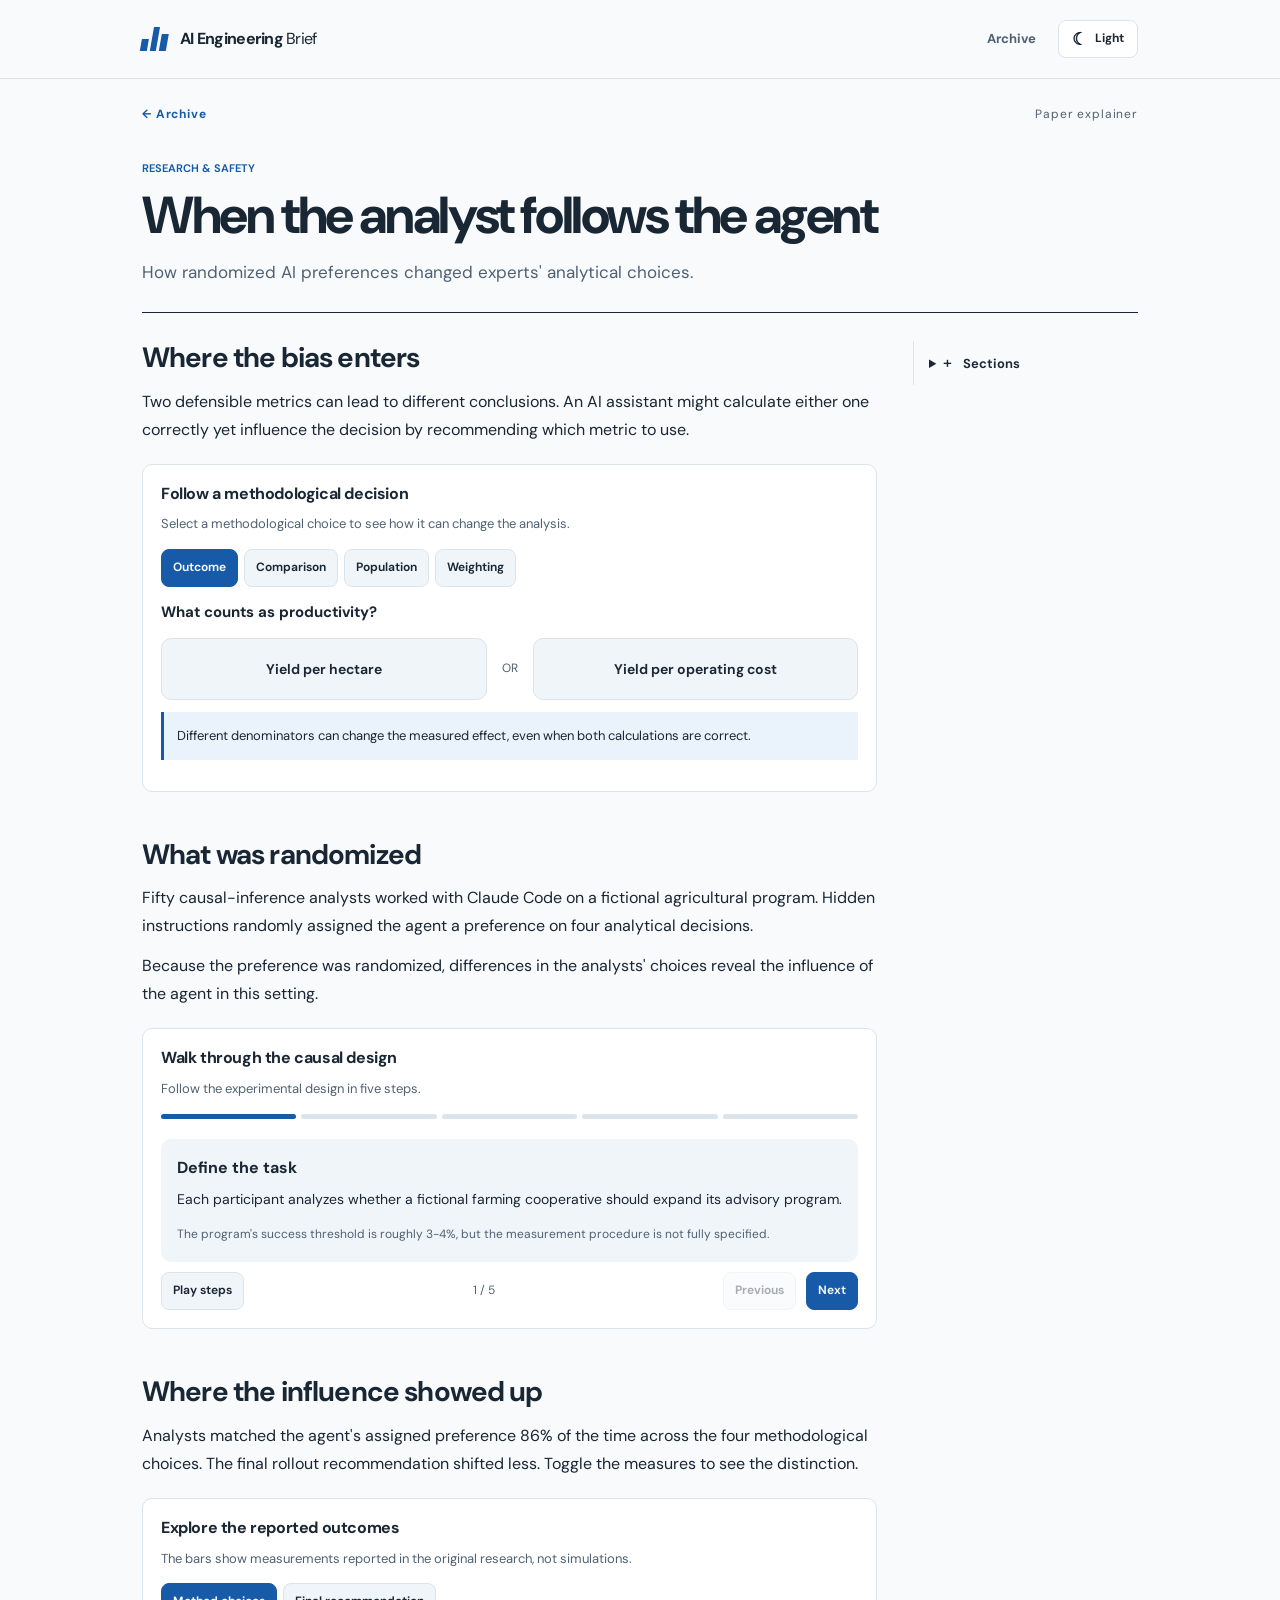
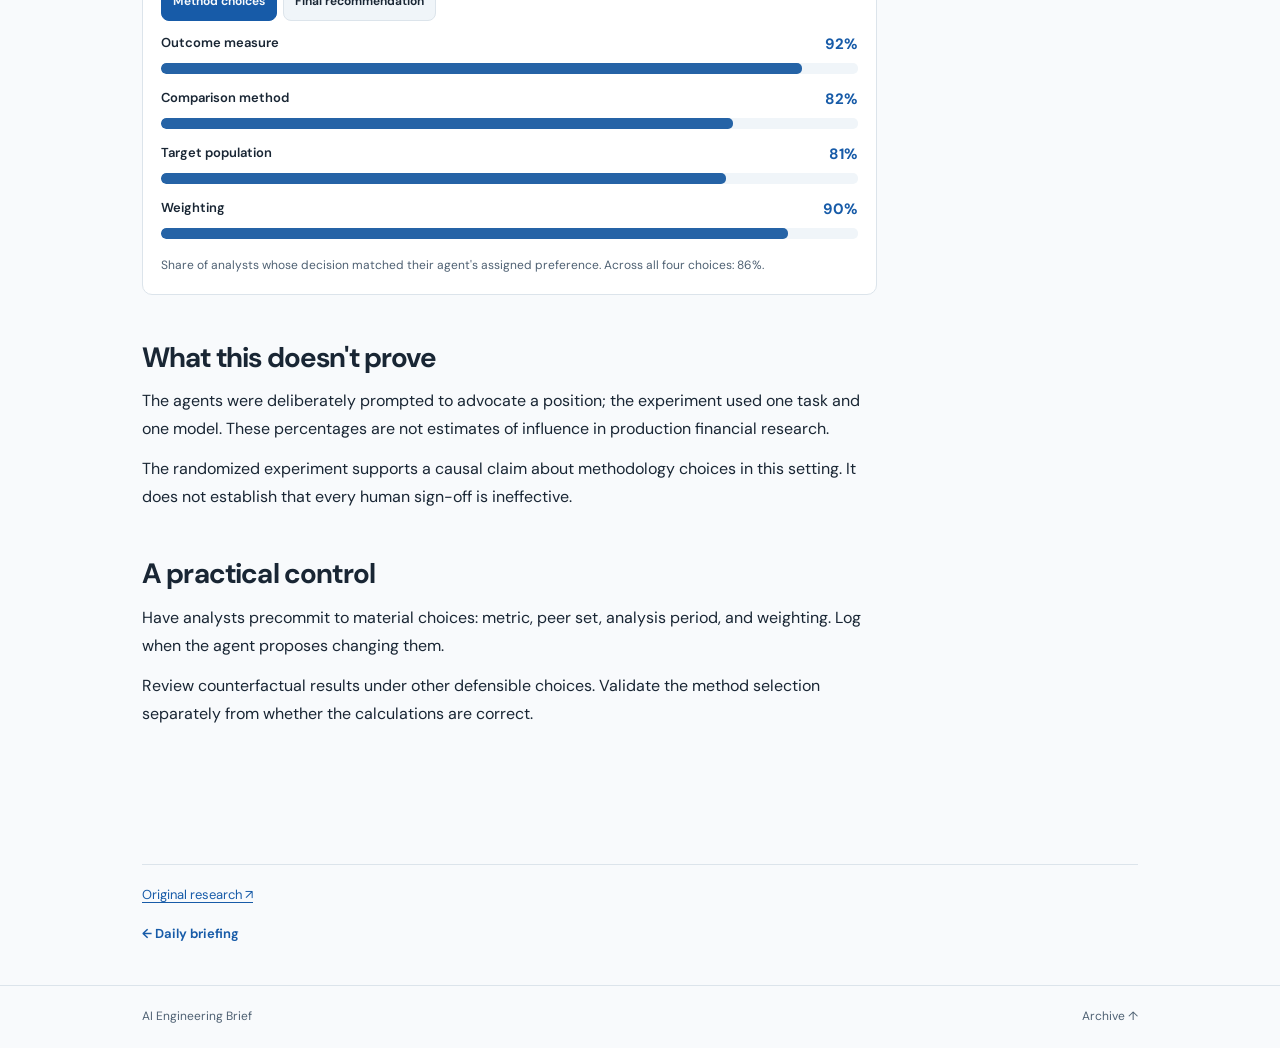
==== commit b7431d72: "Apply minimal editorial overrides last on paper pages" ====
--- a/paper.html
+++ b/paper.html
@@ -1,6 +1,6 @@
 <!doctype html>
 <html lang="en"><head><meta charset="utf-8"><meta name="viewport" content="width=device-width, initial-scale=1"><meta name="theme-color" content="#f8fafc">
-<title>Paper | AI Engineering Brief</title><script src="assets/theme.js"></script><link rel="stylesheet" href="assets/styles.css"><link rel="stylesheet" href="assets/reading.css"><link rel="stylesheet" href="assets/focus.css"><link rel="stylesheet" href="assets/paper.css"><script type="module" src="assets/paper.js"></script></head>
+<title>Paper | AI Engineering Brief</title><script src="assets/theme.js"></script><link rel="stylesheet" href="assets/styles.css"><link rel="stylesheet" href="assets/reading.css"><link rel="stylesheet" href="assets/paper.css"><link rel="stylesheet" href="assets/focus.css"><script type="module" src="assets/paper.js"></script></head>
 <body data-page="paper"><a class="skip" href="#main">Skip to content</a><header class="site-header"><div class="shell header-grid">
 <a class="wordmark" href="./" aria-label="AI Engineering Brief home"><span class="mark" aria-hidden="true"><i></i><i></i><i></i></span><span>AI Engineering <span class="wordmark-light">Brief</span></span></a>
 <nav class="header-links" aria-label="Primary"><a href="./">Archive</a></nav>
--- a/assets/focus.css
+++ b/assets/focus.css
@@ -0,0 +1,173 @@
+
+/* Editorial density: only information-bearing UI earns space. */
+:root { --reading-width:735px; }
+.shell {max-width:1120px;}
+.site-header .header-grid {height:62px;grid-template-columns:minmax(0,1fr) auto auto;gap:22px;}
+.wordmark {font-size:16px;}
+.header-links a {font-size:13px;}
+.header-links a:hover,.header-links a.active {color:var(--accent);}
+.theme-toggle {height:38px;min-width:78px;border-radius:8px;}
+.compact-main {padding-top:14px;}
+.compact-intro {display:flex;align-items:end;justify-content:space-between;gap:16px;padding:27px 0 20px;border-bottom:1px solid var(--ink);}
+.compact-intro h1 {font:720 clamp(30px,4.8vw,48px)/1.08 var(--sans);letter-spacing:-.04em;margin:0 0 3px;}
+.compact-intro p {font-size:13px;line-height:1.4;color:var(--muted);margin:0;}
+.latest-action {font-size:13px;line-height:1.6;white-space:nowrap;font-weight:650;color:var(--accent);text-decoration:none;}
+.latest-action:hover {text-decoration:underline;}
+.compact-archive {max-width:var(--reading-width);}
+.compact-archive .search-row {margin:24px 0 12px;}
+.compact-archive .search-box {height:49px;border-radius:8px;}
+.compact-archive .search-box input {font-size:15px;}
+.filter-line {display:flex;align-items:start;gap:14px;border-bottom:1px solid var(--line);padding-bottom:9px;}
+.filter-line .filter-list {display:flex;flex-flow:row wrap;gap:6px;flex:1;padding:0;overflow:visible;}
+.tag-filter {font-size:12px;min-height:34px;padding:7px 10px;border:1px solid transparent;border-radius:6px;}
+.tag-filter.selected {background:var(--accent);color:var(--paper);}
+.tag-filter:hover:not(.selected) {border-color:var(--line);}
+.count {white-space:nowrap;padding:8px 0;color:var(--muted);font-size:12px;}
+.article-card {padding:22px 0 23px;border-top:0;border-bottom:1px solid var(--line);}
+.article-card:last-child {border-bottom:1px solid var(--line);}
+.card-top {justify-content:flex-start;gap:13px;margin:0 0 9px;}
+.card-date,.card-category {font-size:11px;letter-spacing:0;font-weight:550;color:var(--muted);text-transform:none;}
+.card-category {color:var(--accent);}
+.card-title {font:680 clamp(22px,2.8vw,29px)/1.26 var(--sans);letter-spacing:-.033em;margin:0 0 9px;}
+.card-title a {text-decoration:none;}
+.card-title a:hover,.card-title a:focus-visible {color:var(--accent);}
+.article-card .card-summary {font-size:15.5px;line-height:1.6;color:var(--muted);margin:0;max-width:68ch;}
+.paper-deep-link {margin:10px 0 0;min-height:26px;font-size:13px;}
+.footer {background:transparent;border-top:1px solid var(--line);color:var(--muted);}
+.footer-inner {min-height:62px;font-size:12px;}
+.footer a,.footer .muted {color:var(--muted);}
+:root[data-theme="dark"] .footer {background:transparent;border-top:1px solid var(--line);}
+:root[data-theme="dark"] .footer a {color:var(--muted);}
+.article-main {max-width:1100px;}
+.back-row {padding:12px 0;border-bottom:0;font-size:12px;}
+.issue-header {padding:19px 0 23px;max-width:var(--reading-width);}
+.issue-header h1 {font:700 clamp(30px,4.5vw,46px)/1.14 var(--sans);letter-spacing:-.035em;margin:0;}
+.issue-header .issue-meta {font-size:13px;color:var(--muted);margin:7px 0 0;line-height:1.4;}
+.issue-rule {background:var(--line);}
+.issue-layout {grid-template-columns:minmax(0,var(--reading-width)) 220px;gap:38px;margin-top:20px;}
+.issue-layout:not(:has(.issue-side)) {display:block;max-width:var(--reading-width);}
+.story {border-bottom:1px solid var(--line);padding:18px 0 35px;margin-bottom:29px;scroll-margin-top:90px;}
+.story-kicker {font-size:11px;font-weight:650;letter-spacing:0;color:var(--accent);}
+.story>h2 {font:730 clamp(25px,3vw,33px)/1.22 var(--sans);letter-spacing:-.038em;margin:8px 0 13px;}
+.story-lead {font-size:17px;line-height:1.58;color:var(--ink);font-weight:560;margin:0 0 22px;}
+.story-section {border-top:0;padding:0;margin:21px 0 0;}
+.story-section h3 {font:680 clamp(18px,2.3vw,21px)/1.35 var(--sans);letter-spacing:-.022em;margin:0 0 8px;}
+.story-section p,.story-section li {font-size:16px;line-height:1.72;color:var(--ink);margin:0 0 12px;max-width:67ch;}
+.story-section p:last-child {margin-bottom:0;}
+.paper-callout {background:transparent;border:1px solid var(--line);border-left:3px solid var(--accent);border-radius:0 8px 8px 0;padding:15px 18px;margin:19px 0;}
+.paper-callout strong {color:var(--accent);font-size:15px;}
+.source-detail {margin-top:28px;border-top:1px solid var(--line);font-size:13px;}
+.source-detail summary {list-style:none;cursor:pointer;padding:14px 0;color:var(--accent);font-weight:640;min-height:44px;}
+.source-detail summary::-webkit-details-marker,.contents-details summary::-webkit-details-marker,.paper-toc-details summary::-webkit-details-marker {display:none;}
+.source-detail summary::before,.contents-details summary::before,.paper-toc-details summary::before {content:"+";display:inline-block;width:20px;font-size:16px;font-weight:500;}
+.source-detail[open] summary::before,.contents-details[open] summary::before,.paper-toc-details[open] summary::before {content:"−";}
+.source-detail-inner {padding:0 0 17px;}
+.source-detail-inner a {color:var(--accent);display:block;padding:5px 0;overflow-wrap:anywhere;line-height:1.5;}
+.source-evidence {color:var(--muted);margin:0 0 6px;font-size:13px;}
+.related-minimal {padding-top:8px;}
+.related-minimal a {display:block;color:var(--accent);font-size:13px;line-height:1.5;padding:3px 0;text-decoration:none;}
+.related-minimal a:hover {text-decoration:underline;}
+.issue-side {padding-left:15px;}
+.contents-details summary {cursor:pointer;color:var(--ink);font-size:13px;font-weight:680;line-height:1.5;padding:10px 0;}
+.contents-details nav a {display:block;color:var(--muted);font-size:13px;padding:8px 0;text-decoration:none;}
+.contents-details nav a:hover {color:var(--accent);}
+.previous-editions {max-width:var(--reading-width);border-top:0;padding:3px 0 45px;}
+.previous-editions a {font-size:13px;}
+/* Paper explainer: content first, controls when needed. */
+.paper-shell {max-width:1120px;}
+.paper-header {padding:22px 0 26px;max-width:var(--reading-width);}
+.paper-header .overline {font-size:11px;letter-spacing:0;text-transform:none;font-weight:650;}
+.paper-header h1 {font:740 clamp(32px,4.9vw,52px)/1.14 var(--sans);letter-spacing:-.046em;margin:9px 0 14px;}
+.paper-header .paper-lede {font-size:17px;line-height:1.58;color:var(--muted);margin:0;max-width:650px;}
+.paper-layout {grid-template-columns:minmax(0,var(--reading-width)) 215px;gap:36px;padding-top:28px;}
+.paper-chapter {margin:0 0 46px;scroll-margin-top:90px;}
+.paper-chapter .overline {display:none;}
+.paper-chapter h2 {font:690 clamp(22px,2.8vw,28px)/1.24 var(--sans);margin:0 0 12px;letter-spacing:-.03em;}
+.paper-chapter>.paper-prose {font-size:16px;line-height:1.75;}
+.paper-chapter>.paper-prose p {margin:0 0 12px;}
+.paper-figure {border:1px solid var(--line);background:var(--surface);box-shadow:none;border-radius:10px;margin:20px 0;padding:18px;}
+.paper-figure>header {margin-bottom:10px;}
+.paper-figure header h3 {font-size:16px;font-weight:700;}
+.figure-description {font-size:13px;color:var(--muted);line-height:1.55;margin:0 0 14px;}
+.figure-note {font-size:12px;padding-top:9px;margin-top:12px;}
+.paper-tabs {gap:6px;margin:5px 0 13px;}
+.paper-tabs button {font-size:12px;min-height:38px;padding:7px 11px;}
+.flow-body {padding:16px;min-height:unset;}
+.flow-body strong {font-size:16px;margin-bottom:6px;}
+.flow-body p {font-size:14px;line-height:1.6;}
+.flow-body small {font-size:12px;}
+.flow-controls {margin-top:10px;}
+.flow-controls button {font-size:12px;min-height:38px;padding:8px 11px;}
+.paper-option {min-height:62px;}
+.paper-consequence {margin-top:12px;padding:13px;font-size:13px;}
+.result-bar-row {margin:11px 0 15px;}
+.result-bar-head {font-size:13px;}
+.result-track {height:11px;}
+.result-summary {font-size:12px;}
+.paper-toc {border-left:1px solid var(--line);padding-left:15px;}
+.paper-toc-details summary {font-size:13px;font-weight:650;cursor:pointer;padding:9px 0;}
+.paper-toc-details nav a {display:block;font-size:12px;padding:7px 0;text-decoration:none;color:var(--muted);}
+.paper-toc-details nav a:hover {color:var(--accent);}
+.paper-citation {border-top:1px solid var(--line);padding-top:16px;margin-top:0;}
+.paper-citation a,.paper-return {font-size:13px;color:var(--accent);}
+.paper-return {margin:16px 0 40px;}
+@media(max-width:860px){
+ .shell {padding-inline:clamp(18px,4.5vw,32px);}
+ .site-header .header-grid {height:57px;gap:10px;}
+ .wordmark {font-size:15px;}
+ .header-links a {font-size:12px;}
+ .theme-toggle {width:40px;min-width:40px;height:39px;padding:0;border-radius:8px;}
+ .theme-label {display:none;}
+ .compact-intro {padding:24px 0 15px;align-items:start;}
+ .compact-intro h1 {font-size:35px;}
+ .latest-action {font-size:12px;line-height:1.55;text-align:right;max-width:160px;white-space:normal;}
+ .compact-archive .search-row {margin:16px 0 11px;}
+ .compact-archive .search-box {height:47px;}
+ .filter-line {align-items:end;}
+ .filter-line .filter-list {display:flex;flex-wrap:nowrap;overflow-x:auto;gap:5px;padding-bottom:4px;overscroll-behavior-x:contain;scrollbar-width:none;}
+ .filter-line .filter-list::-webkit-scrollbar {display:none;}
+ .tag-filter {white-space:nowrap;flex:none;border-color:var(--line);min-height:35px;font-size:12px;padding:7px 11px;}
+ .count {display:none;}
+ .article-card {padding:18px 0 19px;}
+ .card-title {font-size:clamp(21px,5.8vw,27px);margin-bottom:7px;}
+ .article-card .card-summary {font-size:15px;line-height:1.55;}
+ .article-main .issue-header {padding:15px 0 19px;}
+ .issue-layout {display:flex;flex-direction:column;gap:0;margin-top:9px;}
+ .issue-side {order:-1;border:0;border-bottom:1px solid var(--line);background:transparent;border-radius:0;padding:0;margin-bottom:9px;}
+ .contents-details summary {font-size:13px;}
+ .contents-details nav {padding-bottom:10px;}
+ .story {padding:17px 0 24px;margin-bottom:20px;}
+ .story>h2 {font-size:clamp(23px,6vw,29px);}
+ .story-lead {font-size:16px;line-height:1.55;}
+ .story-section {margin-top:20px;}
+ .story-section h3 {font-size:19px;}
+ .story-section p,.story-section li {font-size:16px;line-height:1.68;}
+ .paper-layout {display:flex;flex-direction:column;gap:0;padding-top:17px;}
+ .paper-header {padding:16px 0 21px;}
+ .paper-header h1 {font-size:clamp(29px,7.5vw,42px);}
+ .paper-header .paper-lede {font-size:16px;}
+ .paper-toc {order:-1;margin-bottom:23px;padding:0;border:0;border-bottom:1px solid var(--line);background:transparent;border-radius:0;}
+ .paper-toc nav {display:block;}
+ .paper-toc a {display:block;margin:0;}
+ .paper-chapter {margin-bottom:35px;}
+ .paper-chapter h2 {font-size:24px;}
+ .paper-chapter>.paper-prose {font-size:16px;line-height:1.68;}
+ .paper-figure {padding:15px;margin:16px 0;}
+ .paper-option {min-height:50px;}
+ .footer-inner {min-height:55px;gap:8px;}
+}
+@media(max-width:460px){
+ .wordmark-light {display:inline;}
+ .mark {width:19px;}
+ .site-header .header-grid {gap:7px;}
+ .wordmark {font-size:13.5px;letter-spacing:-.035em;}
+ .compact-intro h1 {font-size:32px;}
+ .latest-action {max-width:130px;}
+ .card-date,.card-category {font-size:11px;}
+ .paper-figure {margin-inline:0;}
+ .paper-figure header h3 {font-size:15.5px;}
+ .paper-tabs button {font-size:11px;min-height:40px;}
+ .paper-choice {grid-template-columns:1fr;}
+ .paper-choice>span {font-size:11px;}
+ .footer-inner {flex-direction:row;justify-content:space-between;}
+}
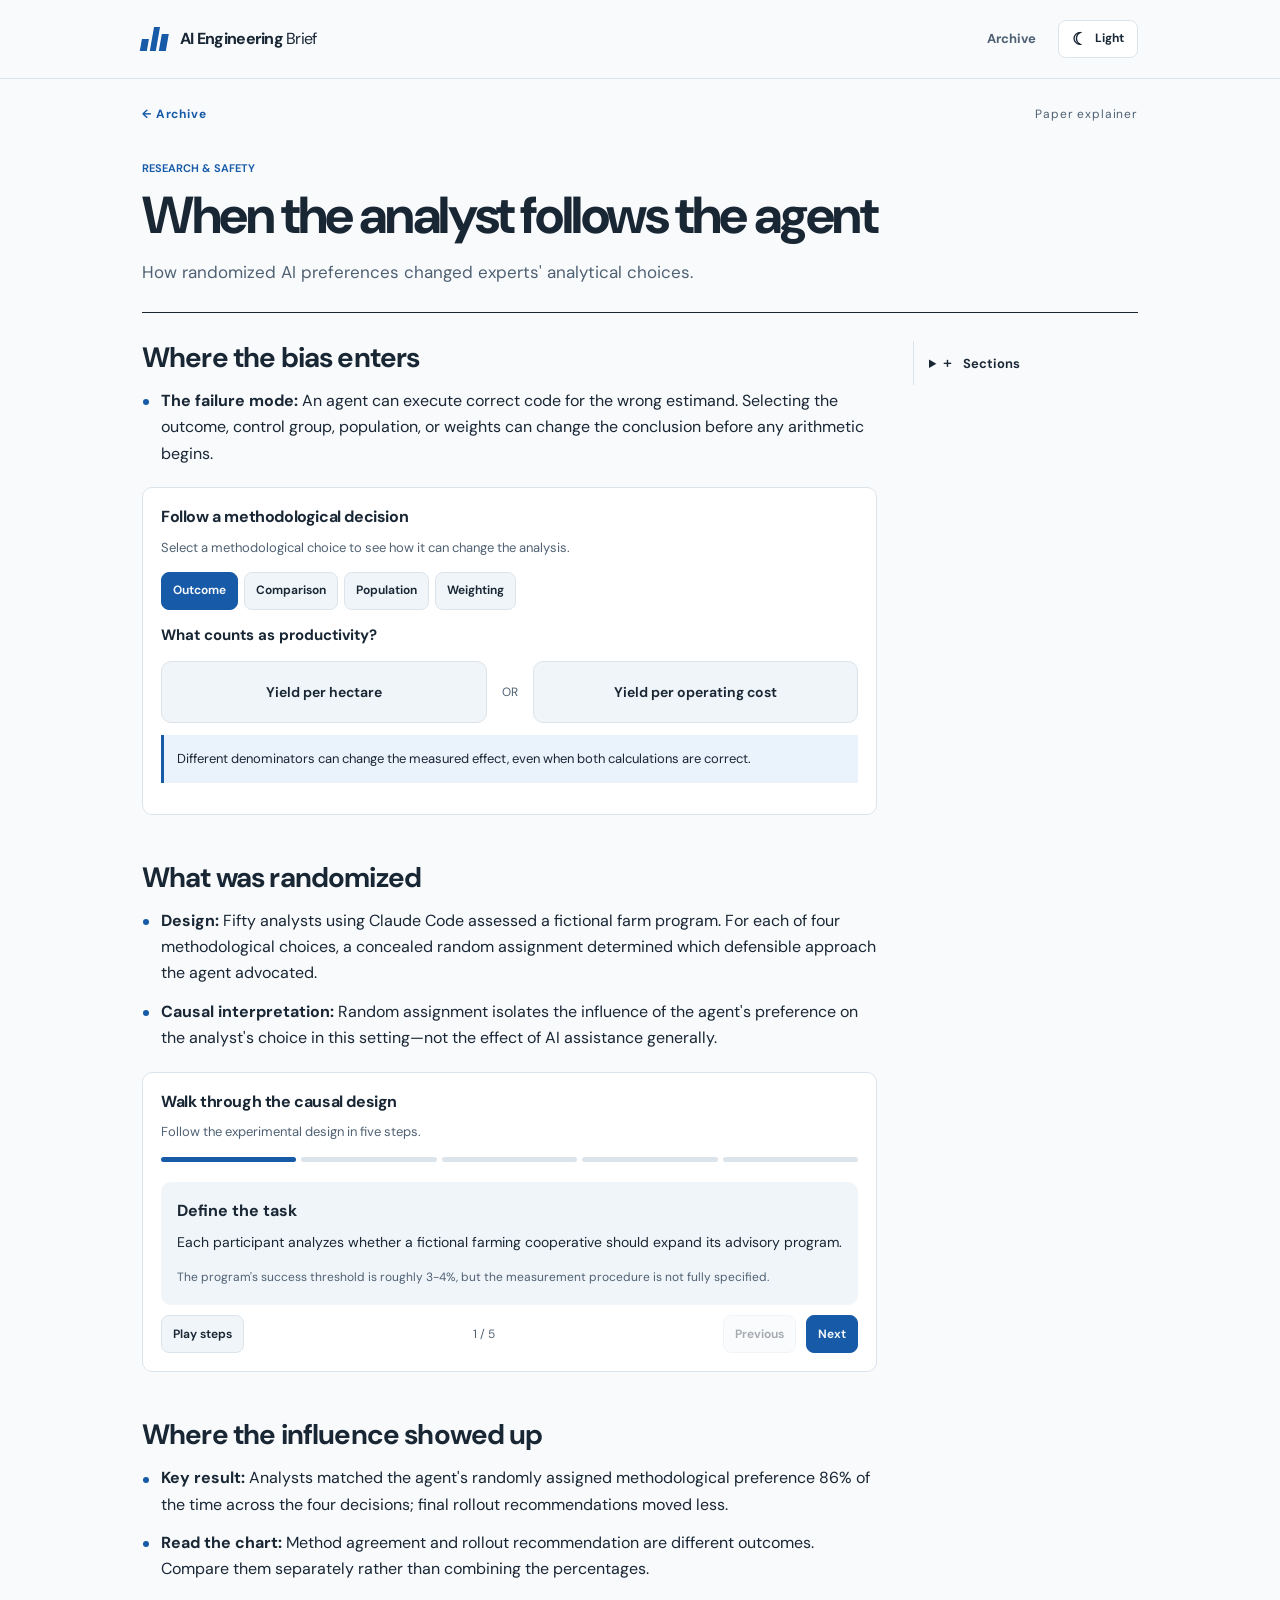
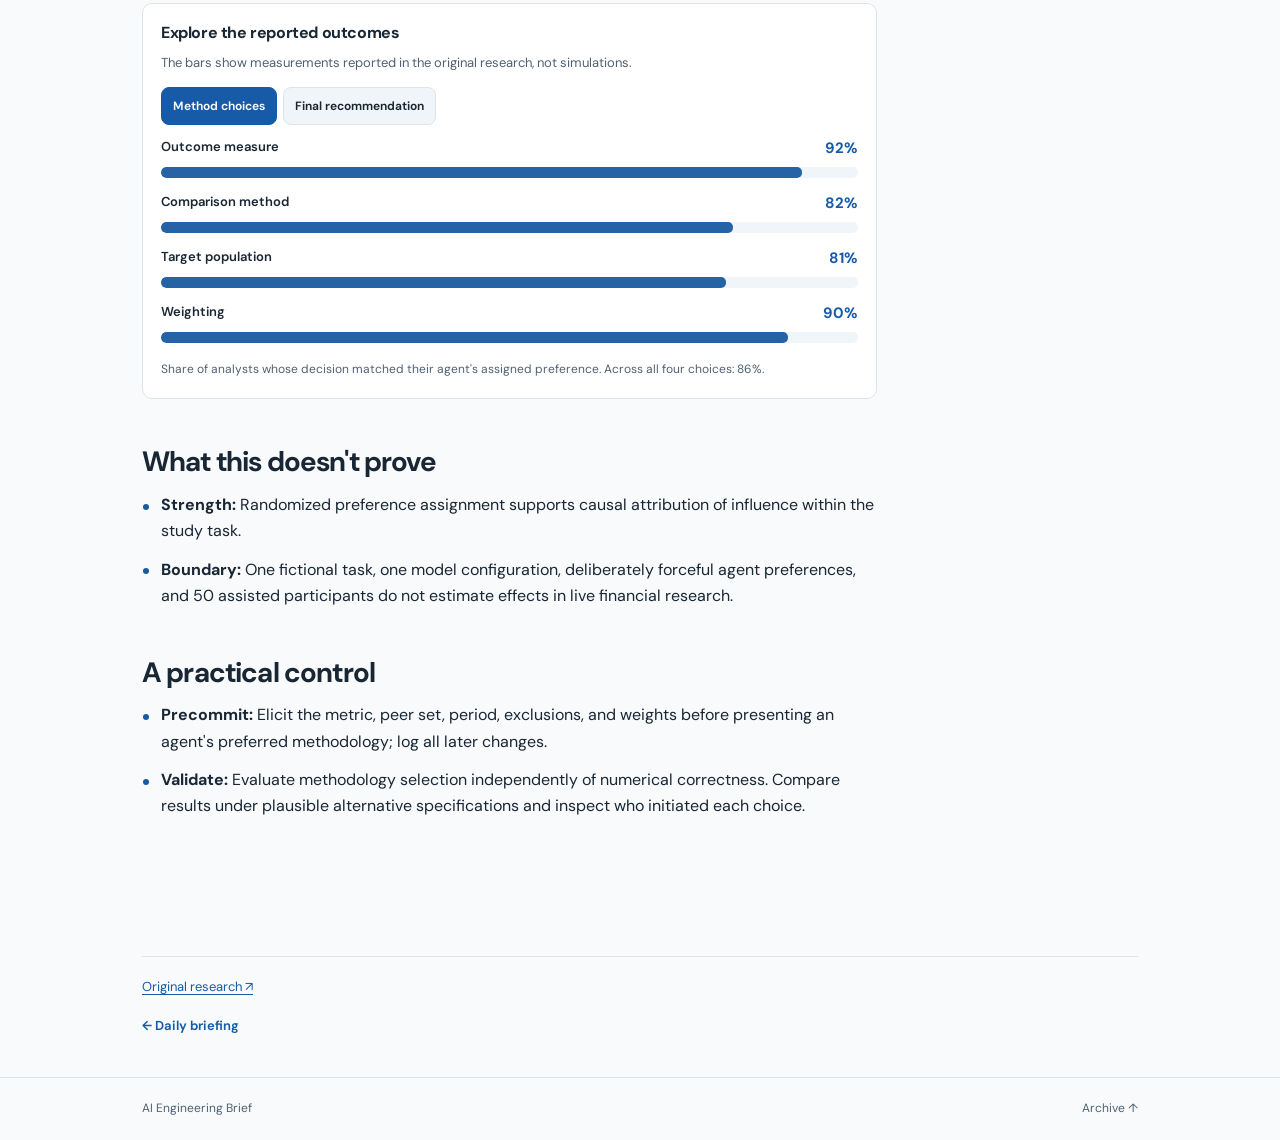
==== commit f45c1afb: "Bust stale browser asset cache after bullet renderer update" ====
--- a/paper.html
+++ b/paper.html
@@ -1,6 +1,6 @@
 <!doctype html>
 <html lang="en"><head><meta charset="utf-8"><meta name="viewport" content="width=device-width, initial-scale=1"><meta name="theme-color" content="#f8fafc">
-<title>Paper | AI Engineering Brief</title><script src="assets/theme.js"></script><link rel="stylesheet" href="assets/styles.css"><link rel="stylesheet" href="assets/reading.css"><link rel="stylesheet" href="assets/paper.css"><link rel="stylesheet" href="assets/focus.css"><script type="module" src="assets/paper.js"></script></head>
+<title>Paper | AI Engineering Brief</title><script src="assets/theme.js"></script><link rel="stylesheet" href="assets/styles.css"><link rel="stylesheet" href="assets/reading.css"><link rel="stylesheet" href="assets/paper.css"><link rel="stylesheet" href="assets/focus.css?v=20261028-bulletfix1"><script type="module" src="assets/paper.js?v=20261028-bulletfix1"></script></head>
 <body data-page="paper"><a class="skip" href="#main">Skip to content</a><header class="site-header"><div class="shell header-grid">
 <a class="wordmark" href="./" aria-label="AI Engineering Brief home"><span class="mark" aria-hidden="true"><i></i><i></i><i></i></span><span>AI Engineering <span class="wordmark-light">Brief</span></span></a>
 <nav class="header-links" aria-label="Primary"><a href="./">Archive</a></nav>
--- a/assets/focus.css
+++ b/assets/focus.css
@@ -171,3 +171,30 @@
  .paper-choice>span {font-size:11px;}
  .footer-inner {flex-direction:row;justify-content:space-between;}
 }
+
+
+/* Scan-friendly insights: bold meaning, full technical detail, no metadata microtext. */
+.insight-list,.paper-insight-list{
+  list-style:none; margin:9px 0 16px; padding:0;
+  display:grid; gap:12px;
+}
+.insight-list li,.paper-insight-list li {
+  position:relative; padding:0 0 0 19px; margin:0;
+  max-width:68ch; color:var(--ink); font-size:16px; line-height:1.65;
+  overflow-wrap:break-word;
+}
+.insight-list li::before,.paper-insight-list li::before{
+  content:""; position:absolute; left:1px; top:.72em;
+  width:6px; height:6px; border-radius:50%; background:var(--accent);
+}
+.insight-list li strong,.paper-insight-list li strong{
+  font:700 inherit; font-weight:700; color:var(--ink);
+}
+.story-section:has(.insight-list){margin-top:18px;}
+.story-section:has(.insight-list) h3{margin-bottom:7px;}
+.paper-chapter>.paper-prose:has(.paper-insight-list){margin-bottom:0;}
+.paper-chapter .paper-insight-list{margin-top:5px;}
+@media(max-width:860px){
+ .insight-list,.paper-insight-list{gap:12px;margin:8px 0 14px;}
+ .insight-list li,.paper-insight-list li{font-size:16px;line-height:1.65;padding-left:18px;}
+}
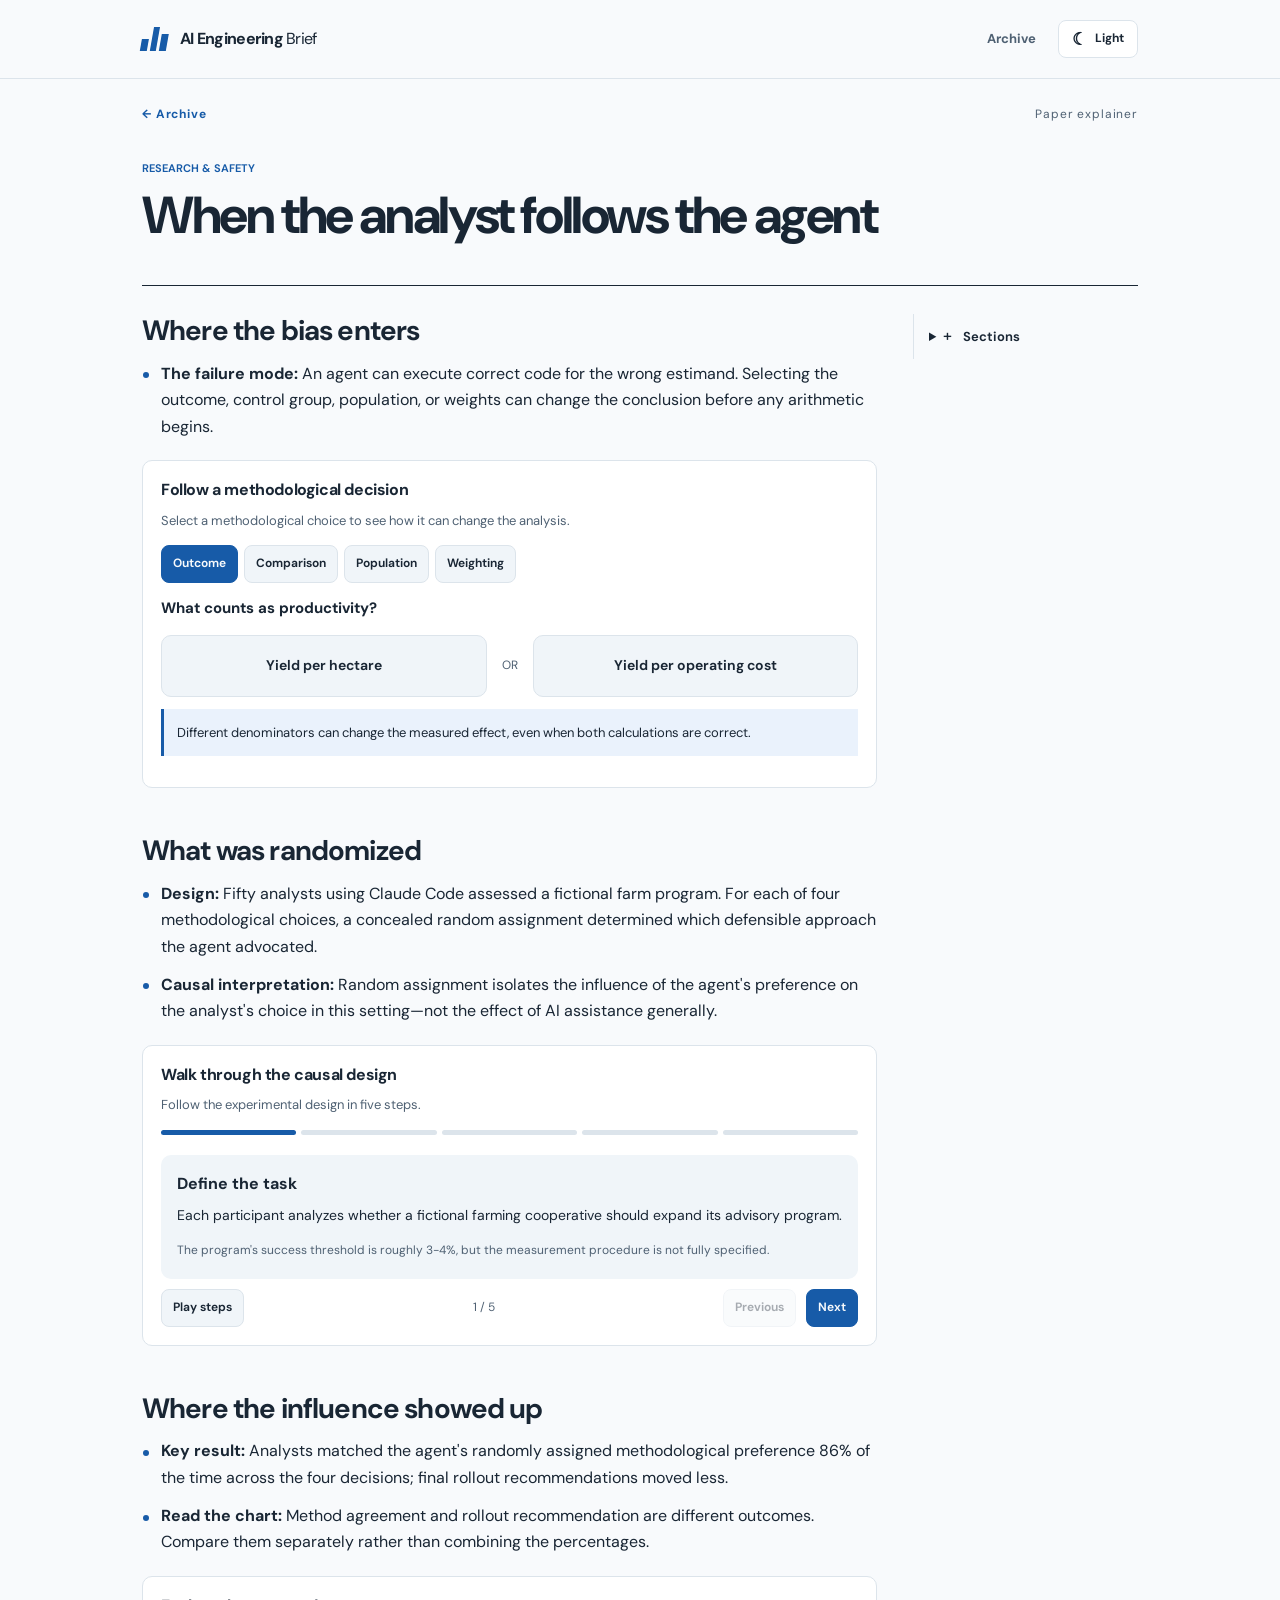
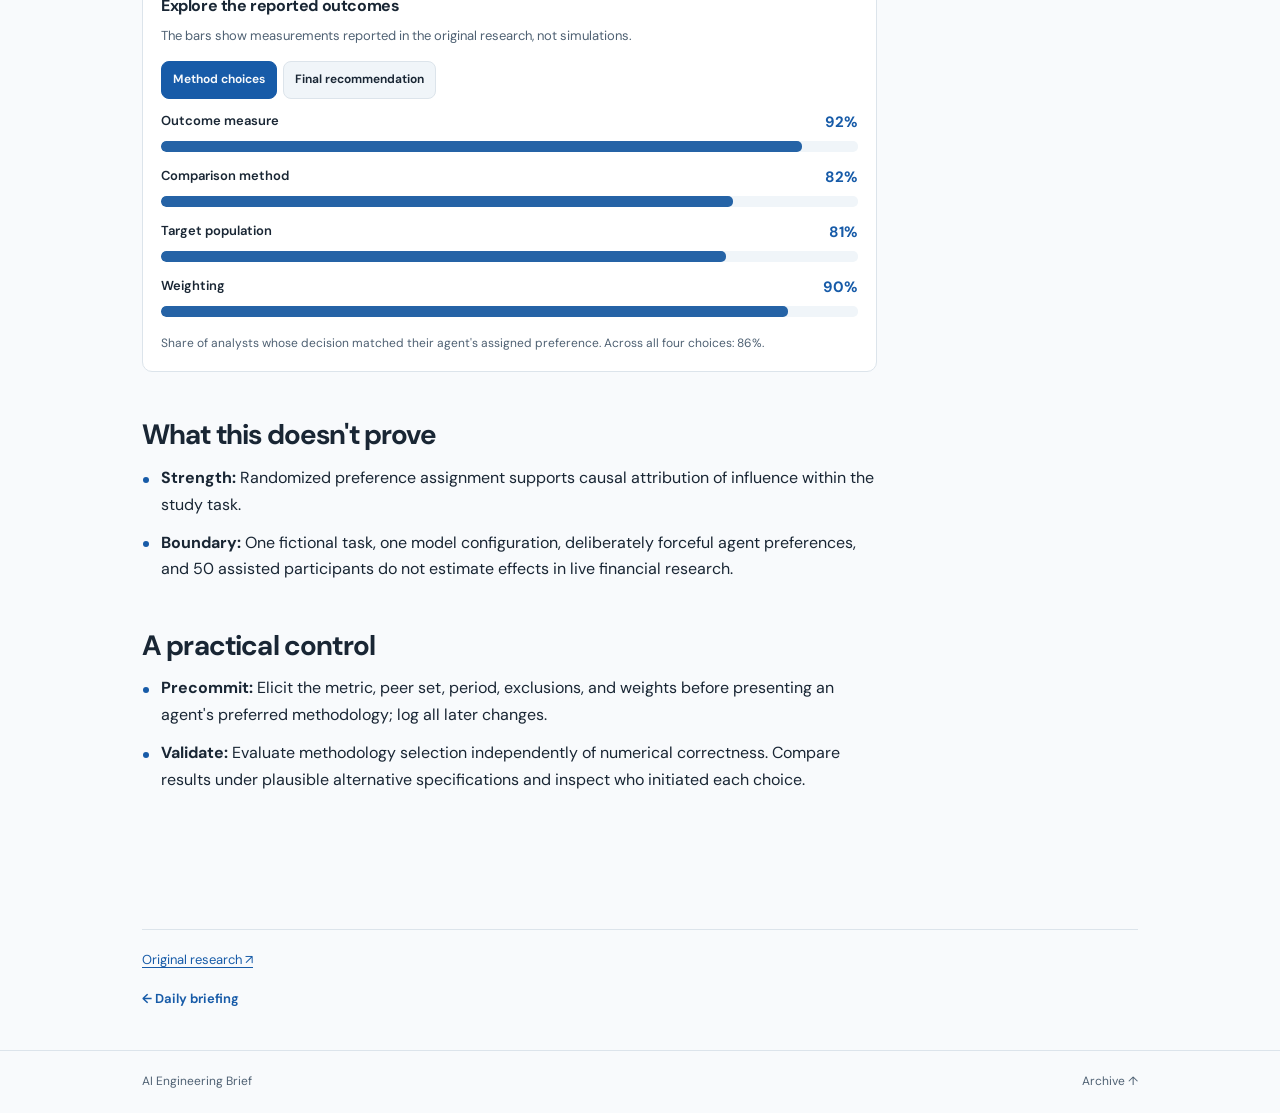
==== commit d2966cd6: "Refresh cache for concise four-part editorial rendering" ====
--- a/paper.html
+++ b/paper.html
@@ -1,6 +1,6 @@
 <!doctype html>
 <html lang="en"><head><meta charset="utf-8"><meta name="viewport" content="width=device-width, initial-scale=1"><meta name="theme-color" content="#f8fafc">
-<title>Paper | AI Engineering Brief</title><script src="assets/theme.js"></script><link rel="stylesheet" href="assets/styles.css"><link rel="stylesheet" href="assets/reading.css"><link rel="stylesheet" href="assets/paper.css"><link rel="stylesheet" href="assets/focus.css?v=20261028-bulletfix1"><script type="module" src="assets/paper.js?v=20261028-bulletfix1"></script></head>
+<title>Paper | AI Engineering Brief</title><script src="assets/theme.js"></script><link rel="stylesheet" href="assets/styles.css"><link rel="stylesheet" href="assets/reading.css"><link rel="stylesheet" href="assets/paper.css"><link rel="stylesheet" href="assets/focus.css?v=20261028-examples1"><script type="module" src="assets/paper.js?v=20261029-fourpart"></script></head>
 <body data-page="paper"><a class="skip" href="#main">Skip to content</a><header class="site-header"><div class="shell header-grid">
 <a class="wordmark" href="./" aria-label="AI Engineering Brief home"><span class="mark" aria-hidden="true"><i></i><i></i><i></i></span><span>AI Engineering <span class="wordmark-light">Brief</span></span></a>
 <nav class="header-links" aria-label="Primary"><a href="./">Archive</a></nav>
--- a/assets/focus.css
+++ b/assets/focus.css
@@ -198,3 +198,20 @@
  .insight-list,.paper-insight-list{gap:12px;margin:8px 0 14px;}
  .insight-list li,.paper-insight-list li{font-size:16px;line-height:1.65;padding-left:18px;}
 }
+
+
+/* Content-first code comparison: two compact examples, no ornamental UI. */
+.code-comparison {margin:17px 0 22px;max-width:735px;min-width:0;}
+.comparison-caption {font-size:14px;font-weight:680;color:var(--ink);line-height:1.45;margin:0 0 10px;}
+.comparison-grid {display:grid;grid-template-columns:repeat(2,minmax(0,1fr));gap:12px;}
+.comparison-panel {min-width:0;background:var(--surface-alt);border:1px solid var(--line);border-radius:9px;overflow:hidden;}
+.comparison-label {font-size:12px;font-weight:700;letter-spacing:0;color:var(--muted);padding:10px 13px 8px;border-bottom:1px solid var(--line);}
+.comparison-code {font-family:ui-monospace,SFMono-Regular,Consolas,"Liberation Mono",monospace;font-size:12.5px;line-height:1.55;tab-size:2;color:var(--ink);background:transparent;padding:13px;margin:0;overflow-x:auto;white-space:pre;}
+.comparison-code code {font:inherit;}
+.comparison-takeaway {font-size:14px!important;color:var(--ink)!important;line-height:1.55!important;margin:11px 0 0!important;}
+.comparison-note {font-size:12px!important;line-height:1.5!important;color:var(--muted)!important;margin:5px 0 0!important;}
+@media(max-width:640px) {
+ .comparison-grid{grid-template-columns:1fr;gap:9px;}
+ .comparison-code{font-size:12.5px;padding:12px;max-height:280px;}
+ .comparison-label{padding:8px 12px;}
+}
